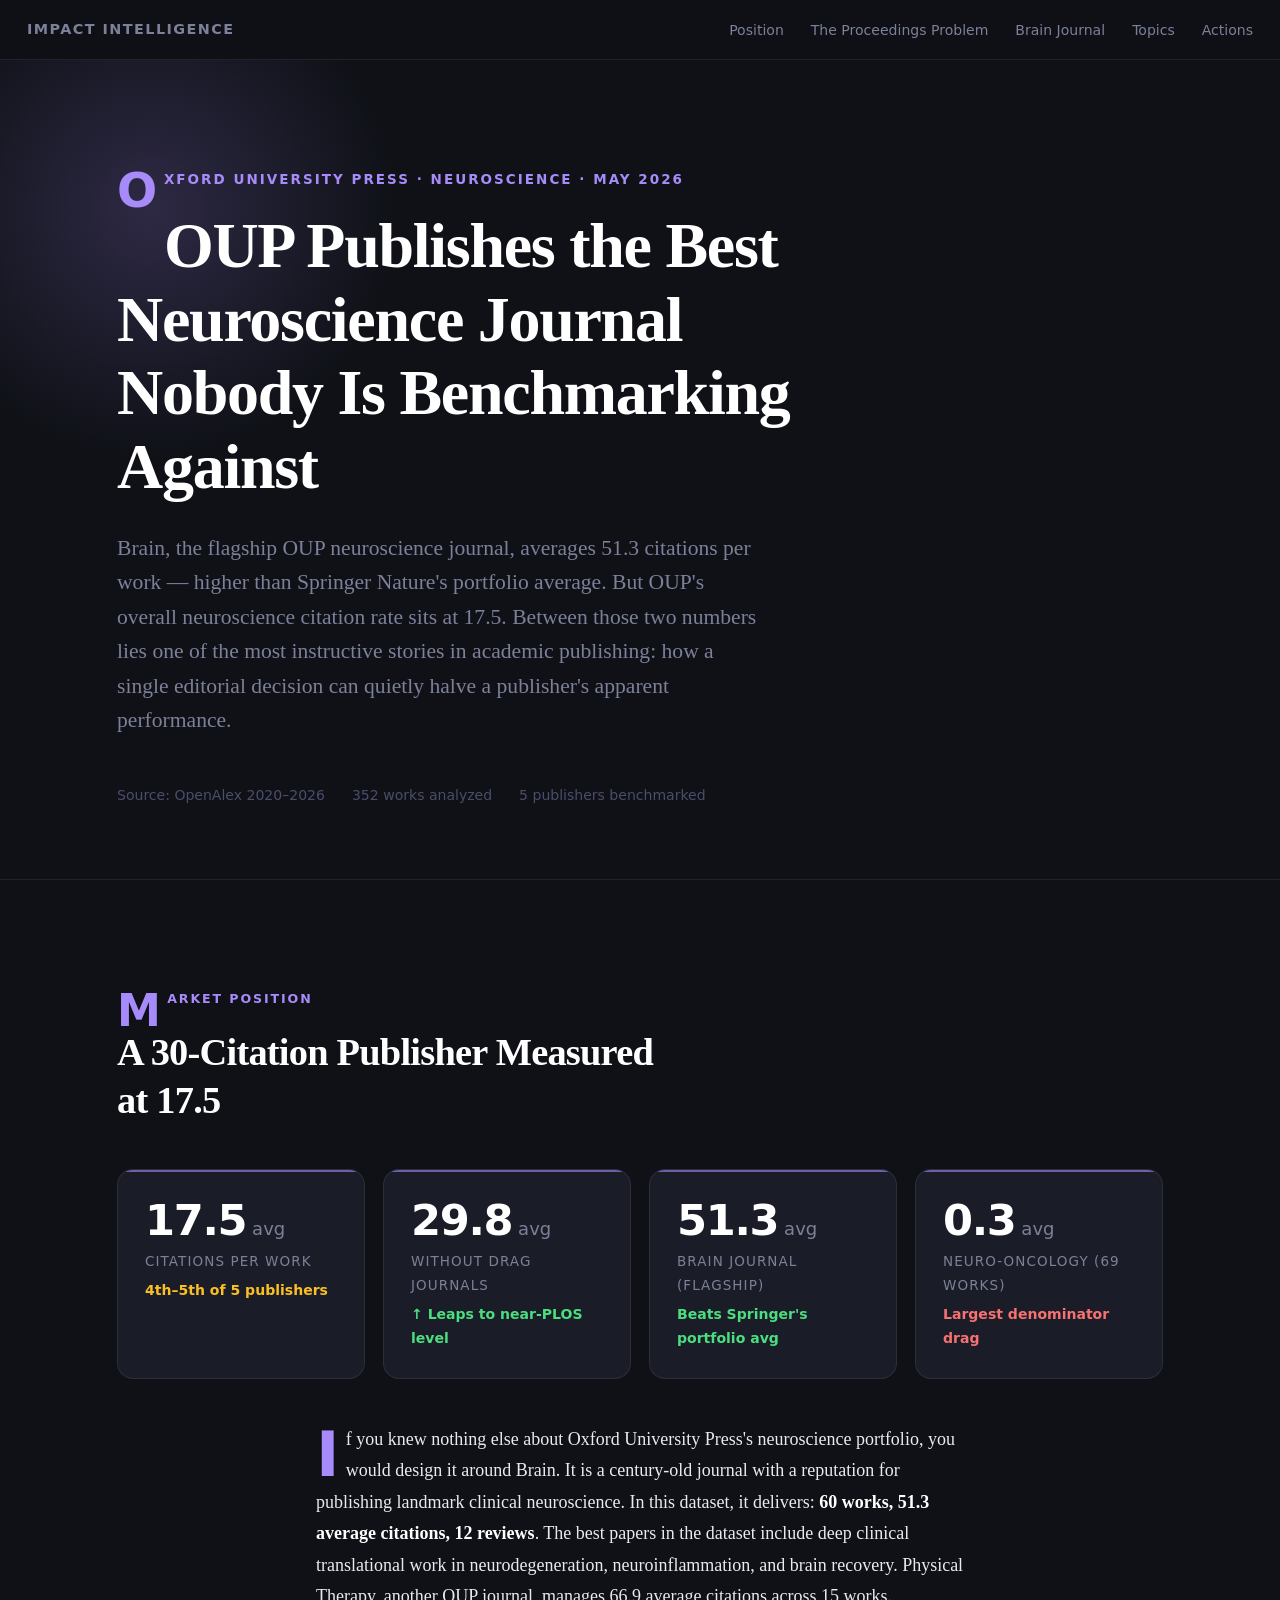
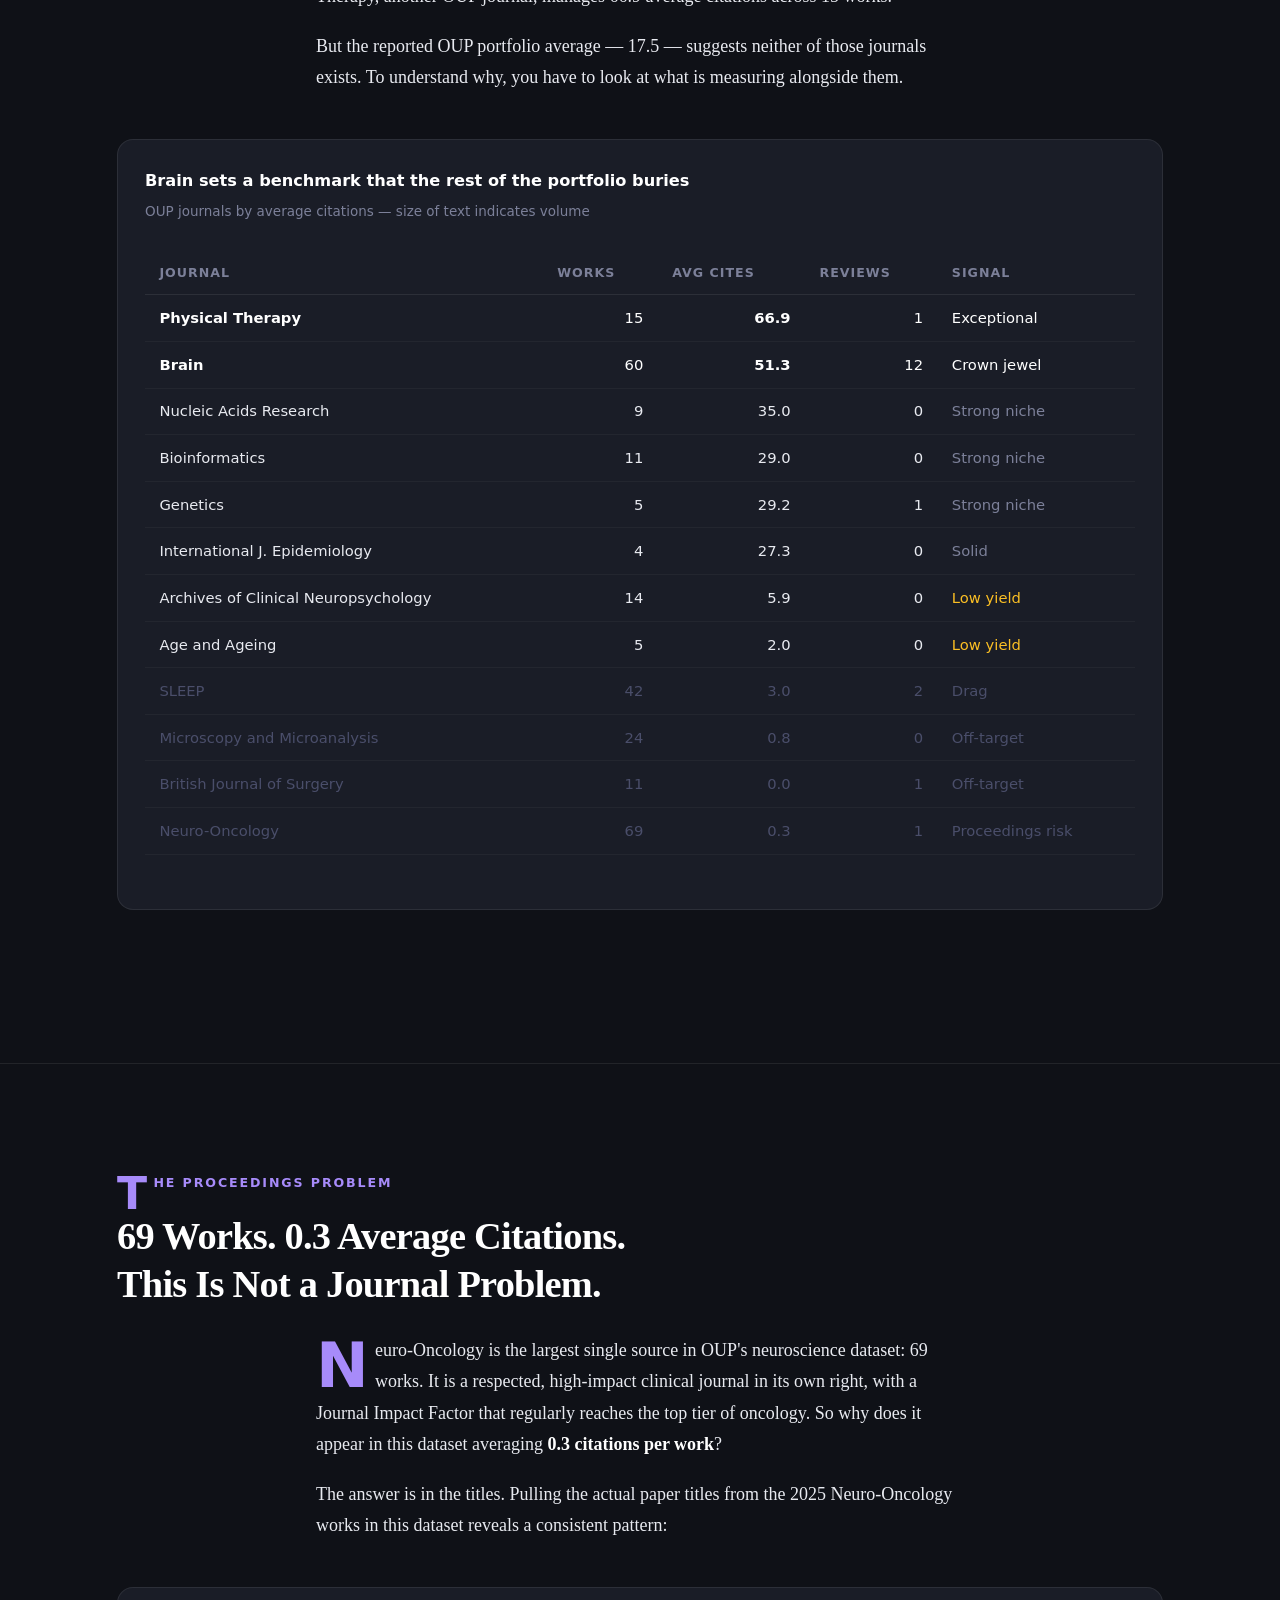
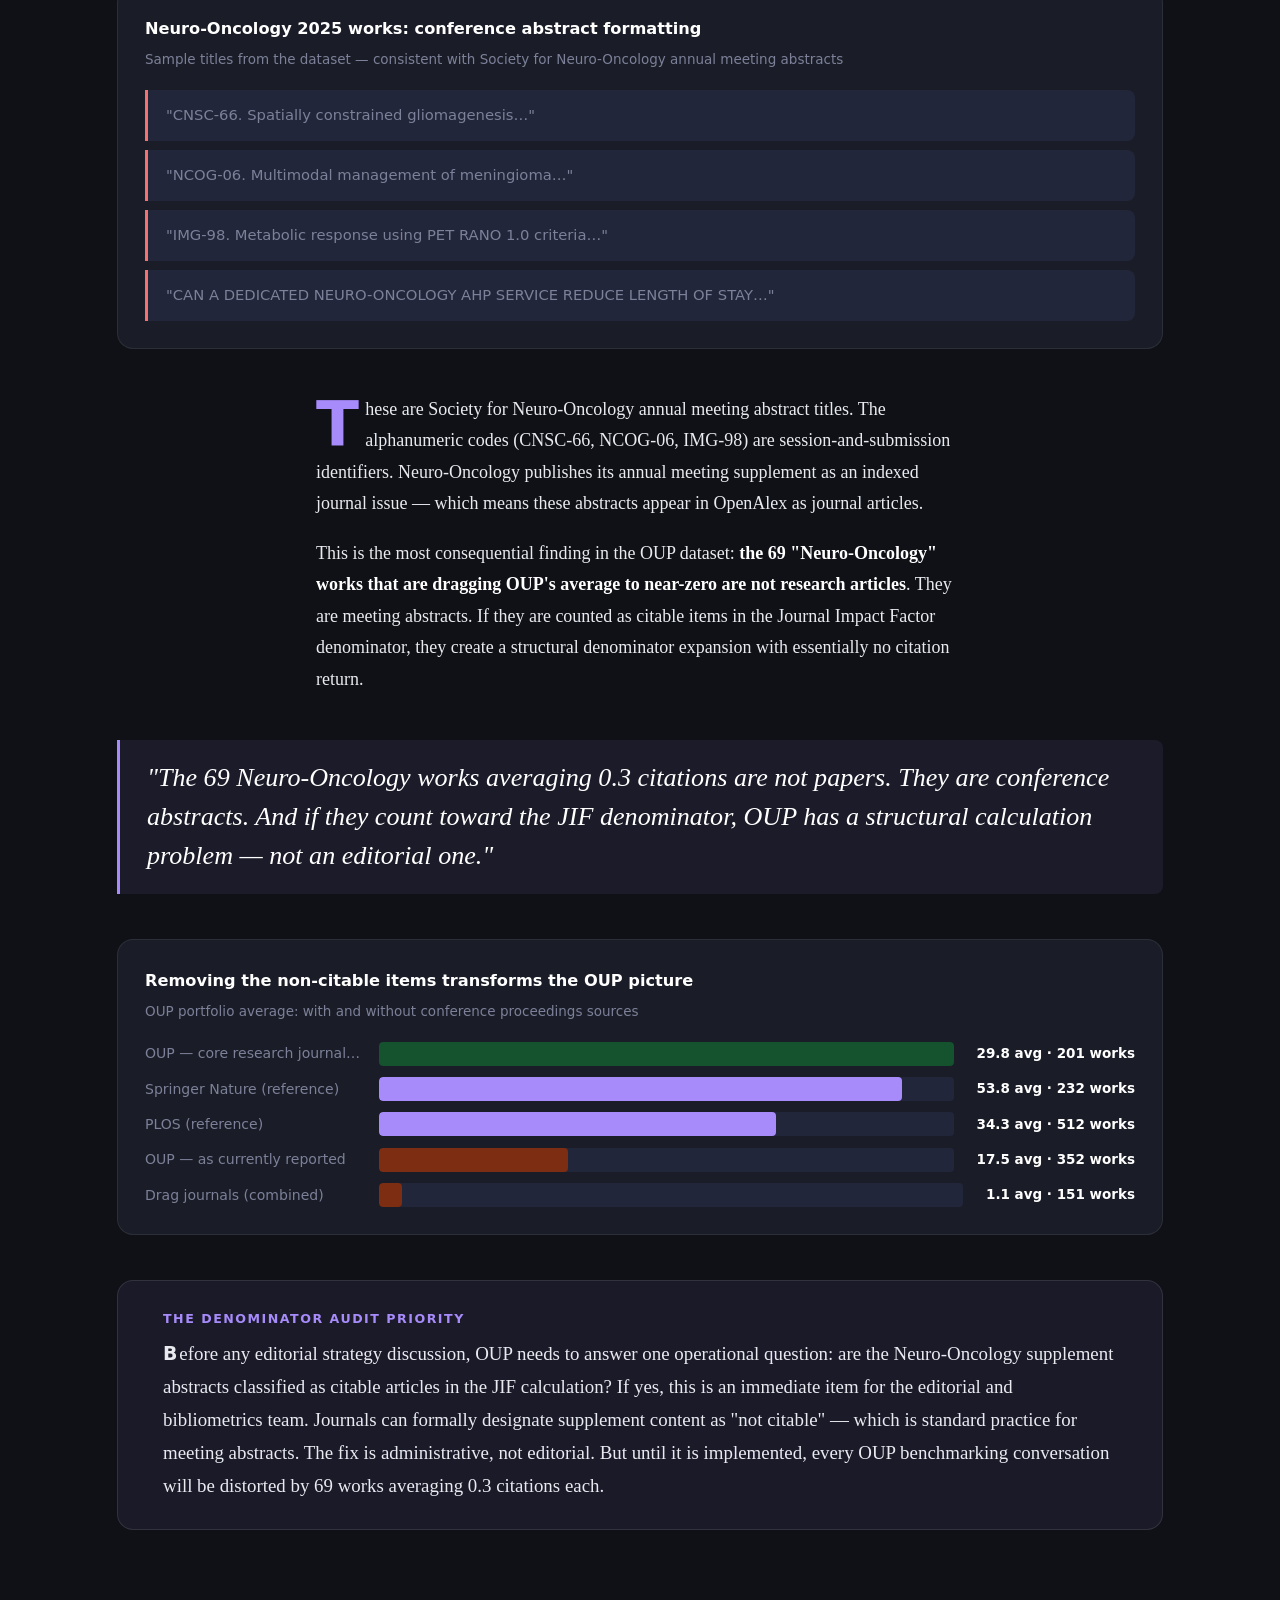
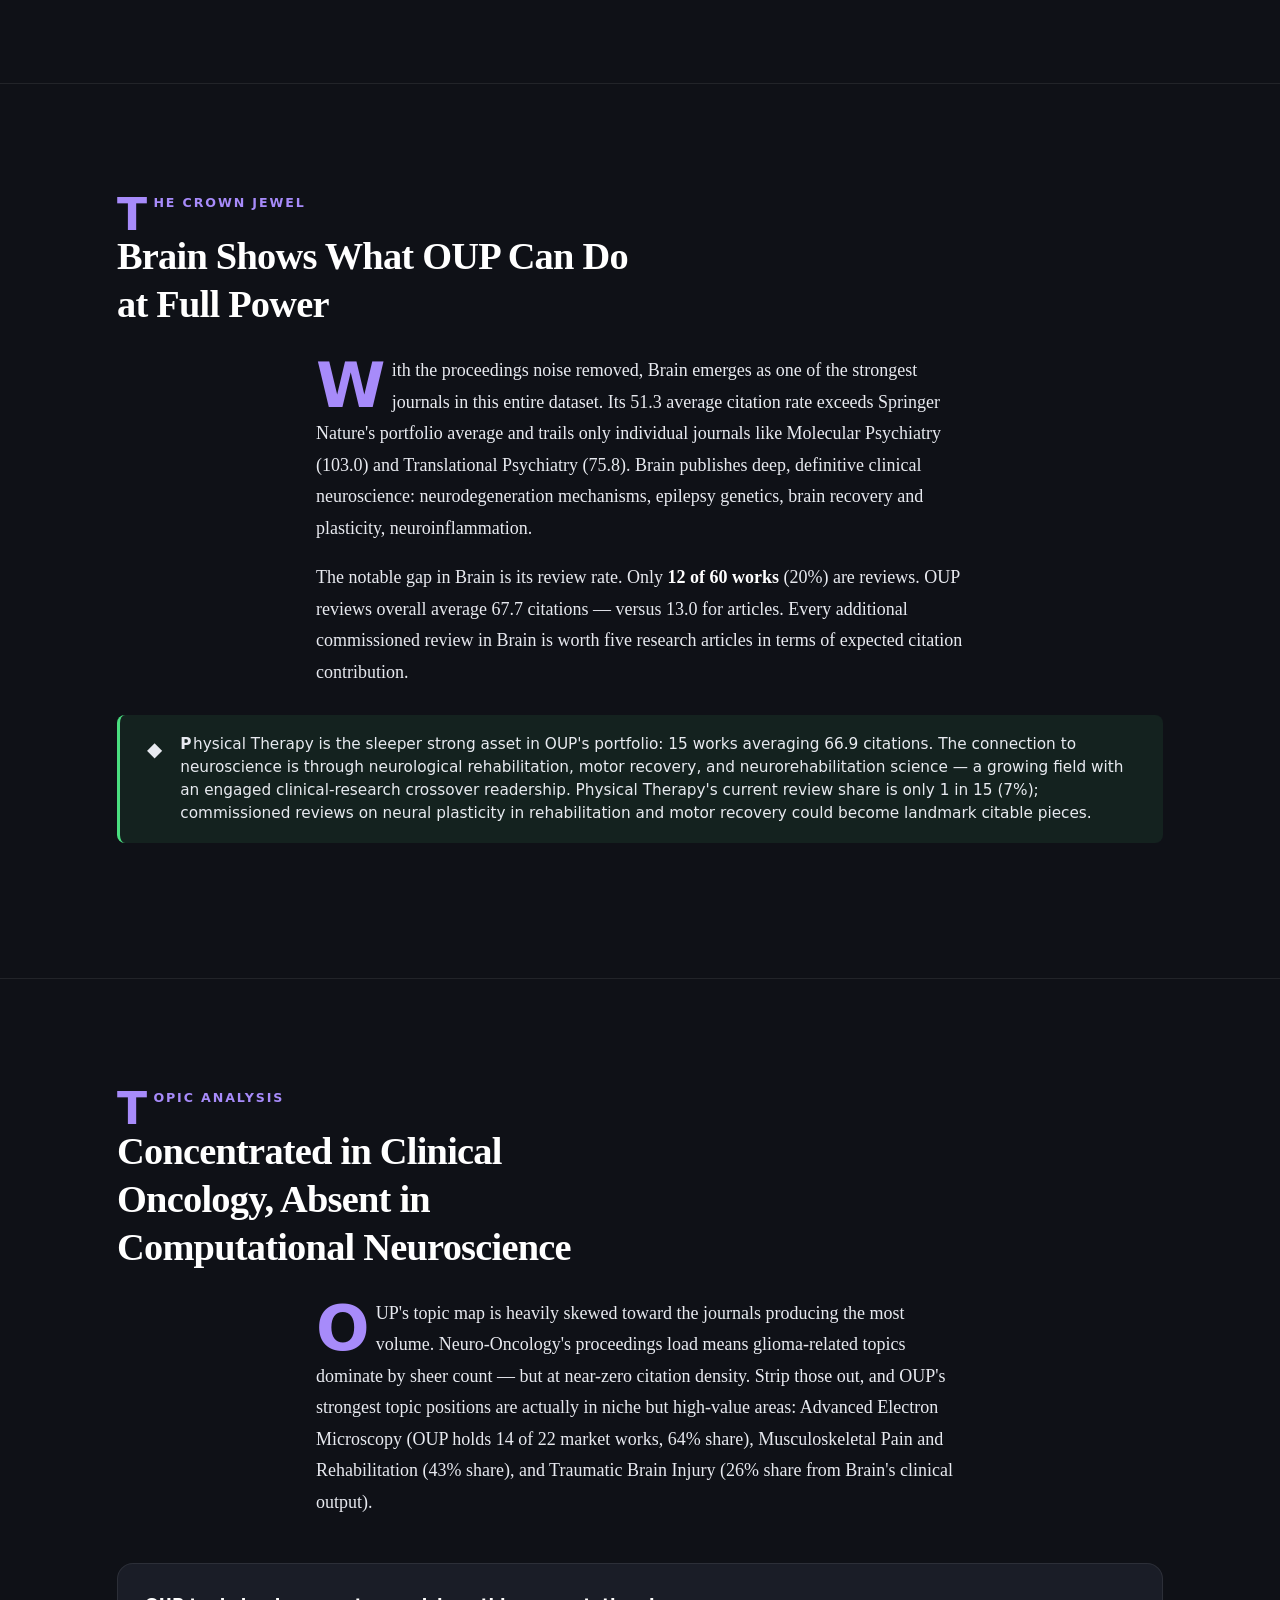
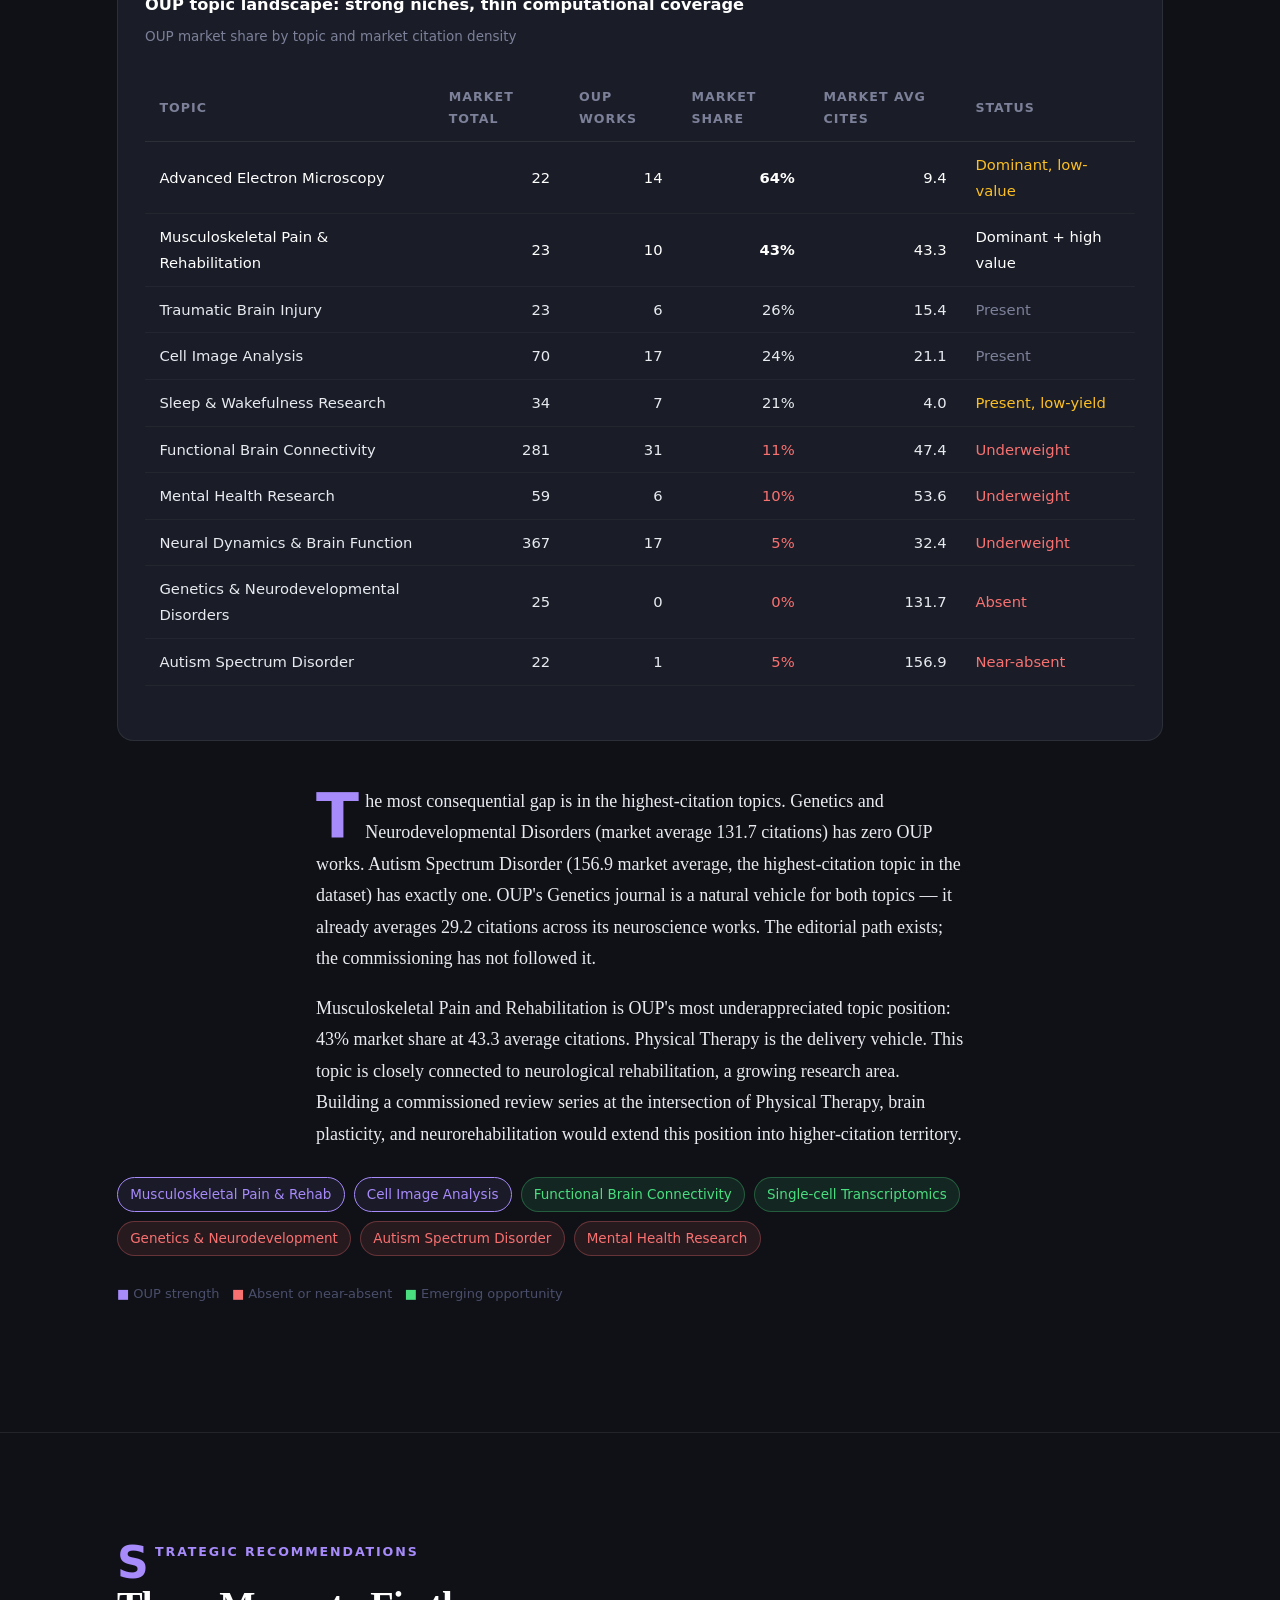
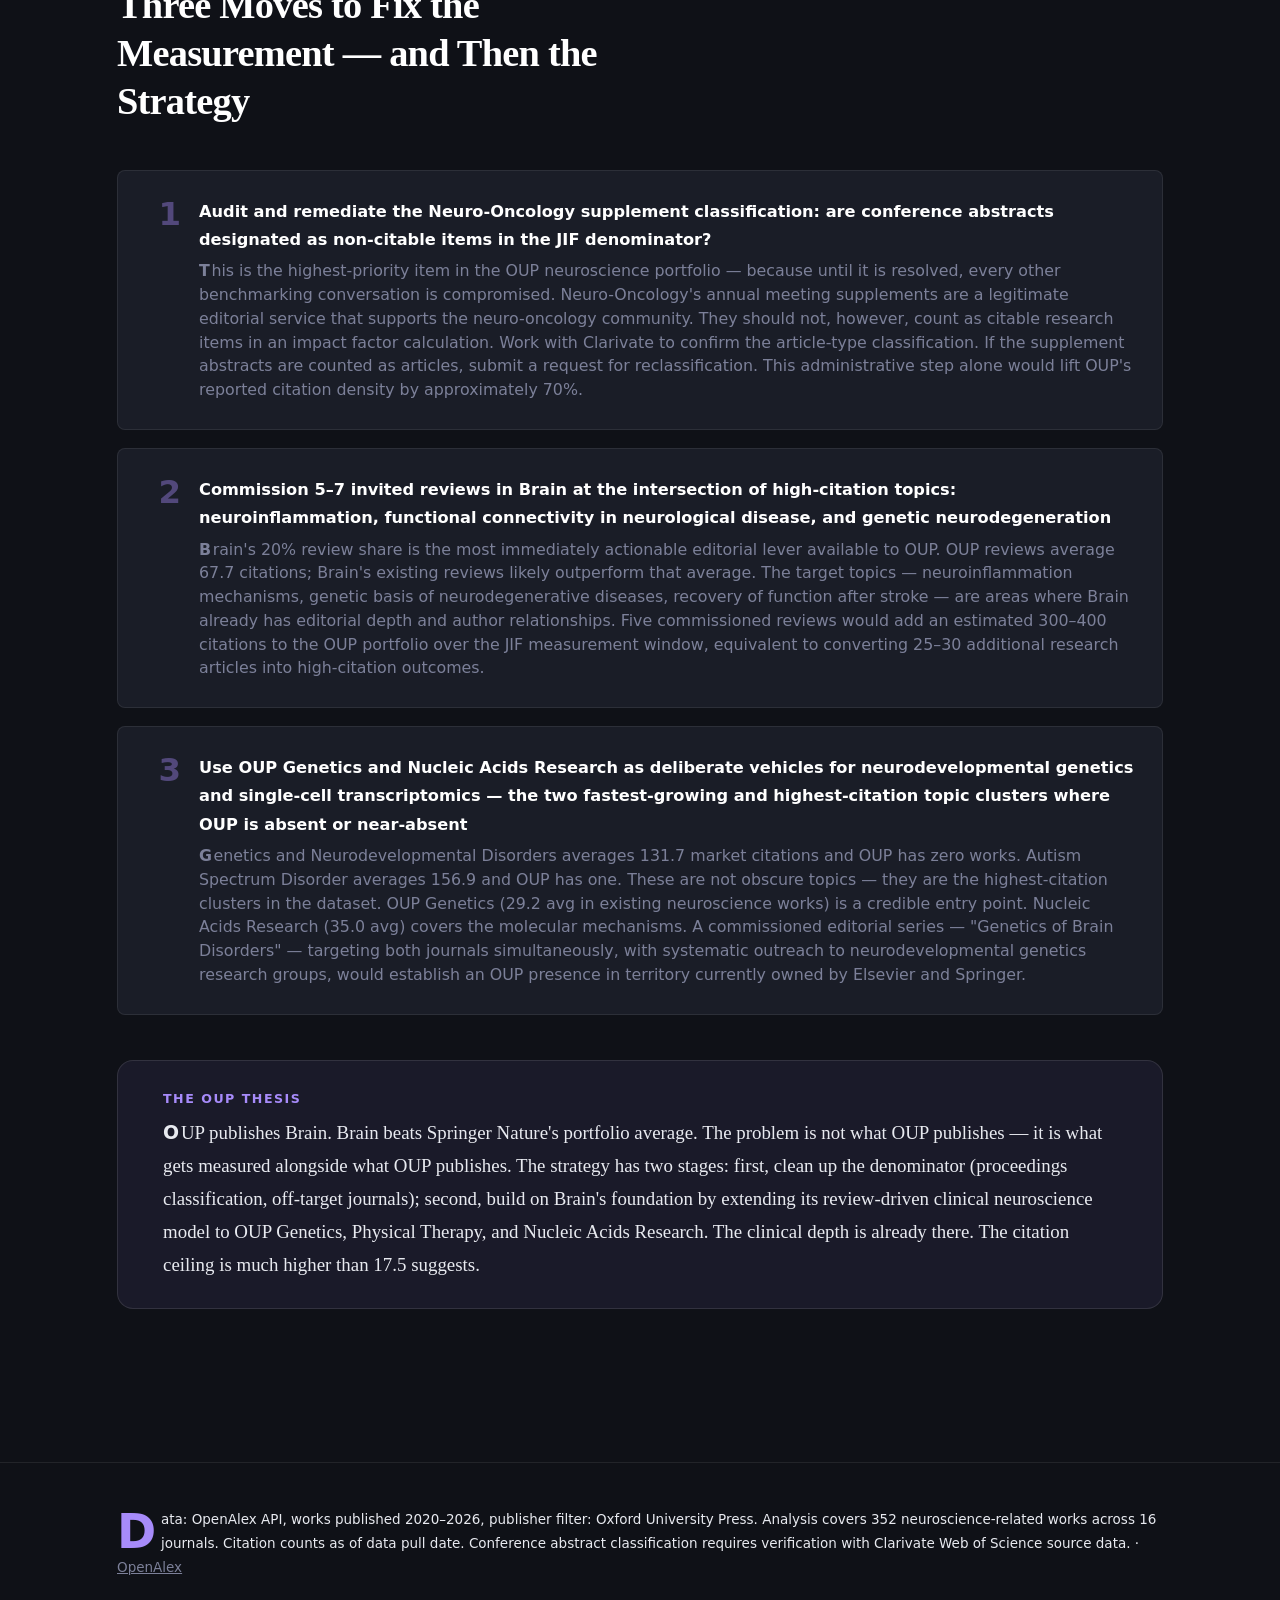
==== docs/neuroscience-oup-2026-05.html @ 74201974 "Rename reports/ to docs/" ====
<!DOCTYPE html>
<html lang="en">
<head>
<meta charset="UTF-8">
<meta name="viewport" content="width=device-width, initial-scale=1.0">
<title>Oxford University Press · Neuroscience Impact Report · May 2026</title>
<link rel="stylesheet" href="style.css">
<style>
  :root {
    --accent: #a78bfa;
    --accent-muted: rgba(167,139,250,0.08);
    --accent-glow: rgba(167,139,250,0.2);
  }
</style>
</head>
<body>

<nav class="nav">
  <a class="nav-brand" href="#">Impact Intelligence</a>
  <ul class="nav-links">
    <li><a href="#position">Position</a></li>
    <li><a href="#neuro-onc">The Proceedings Problem</a></li>
    <li><a href="#brain-journal">Brain Journal</a></li>
    <li><a href="#topics">Topics</a></li>
    <li><a href="#actions">Actions</a></li>
  </ul>
</nav>

<section class="hero">
  <div class="container">
    <p class="hero-kicker fade-up">Oxford University Press · Neuroscience · May 2026</p>
    <h1 class="hero-title fade-up-2">OUP Publishes the Best Neuroscience Journal Nobody Is Benchmarking Against</h1>
    <p class="hero-deck fade-up-3">Brain, the flagship OUP neuroscience journal, averages 51.3 citations per work — higher than Springer Nature's portfolio average. But OUP's overall neuroscience citation rate sits at 17.5. Between those two numbers lies one of the most instructive stories in academic publishing: how a single editorial decision can quietly halve a publisher's apparent performance.</p>
    <div class="hero-meta fade-up-3">
      <span>Source: OpenAlex 2020–2026</span>
      <span>352 works analyzed</span>
      <span>5 publishers benchmarked</span>
    </div>
  </div>
</section>

<section id="position">
  <div class="container">
    <p class="section-label">Market Position</p>
    <h2 class="section-title">A 30-Citation Publisher Measured at 17.5</h2>

    <div class="stat-row fade-up">
      <div class="stat-card">
        <div class="stat-value">17.5<span class="stat-unit"> avg</span></div>
        <div class="stat-label">Citations per work</div>
        <div class="stat-delta warn">4th–5th of 5 publishers</div>
      </div>
      <div class="stat-card">
        <div class="stat-value">29.8<span class="stat-unit"> avg</span></div>
        <div class="stat-label">Without drag journals</div>
        <div class="stat-delta up">↑ Leaps to near-PLOS level</div>
      </div>
      <div class="stat-card">
        <div class="stat-value">51.3<span class="stat-unit"> avg</span></div>
        <div class="stat-label">Brain journal (flagship)</div>
        <div class="stat-delta up">Beats Springer's portfolio avg</div>
      </div>
      <div class="stat-card">
        <div class="stat-value">0.3<span class="stat-unit"> avg</span></div>
        <div class="stat-label">Neuro-Oncology (69 works)</div>
        <div class="stat-delta down">Largest denominator drag</div>
      </div>
    </div>

    <div class="prose">
      <p>If you knew nothing else about Oxford University Press's neuroscience portfolio, you would design it around Brain. It is a century-old journal with a reputation for publishing landmark clinical neuroscience. In this dataset, it delivers: <strong>60 works, 51.3 average citations, 12 reviews</strong>. The best papers in the dataset include deep clinical translational work in neurodegeneration, neuroinflammation, and brain recovery. Physical Therapy, another OUP journal, manages 66.9 average citations across 15 works.</p>
      <p>But the reported OUP portfolio average — 17.5 — suggests neither of those journals exists. To understand why, you have to look at what is measuring alongside them.</p>
    </div>

    <div class="chart-wrap">
      <div class="chart-headline">Brain sets a benchmark that the rest of the portfolio buries</div>
      <div class="chart-subline">OUP journals by average citations — size of text indicates volume</div>
      <table class="data-table">
        <thead>
          <tr>
            <th>Journal</th>
            <th class="num">Works</th>
            <th class="num">Avg cites</th>
            <th class="num">Reviews</th>
            <th>Signal</th>
          </tr>
        </thead>
        <tbody>
          <tr class="highlight">
            <td><strong>Physical Therapy</strong></td>
            <td class="num">15</td>
            <td class="num accent-cell">66.9</td>
            <td class="num">1</td>
            <td class="good-cell">Exceptional</td>
          </tr>
          <tr class="highlight">
            <td><strong>Brain</strong></td>
            <td class="num">60</td>
            <td class="num accent-cell">51.3</td>
            <td class="num">12</td>
            <td class="good-cell">Crown jewel</td>
          </tr>
          <tr>
            <td>Nucleic Acids Research</td>
            <td class="num">9</td>
            <td class="num">35.0</td>
            <td class="num">0</td>
            <td style="color:var(--color-text-muted)">Strong niche</td>
          </tr>
          <tr>
            <td>Bioinformatics</td>
            <td class="num">11</td>
            <td class="num">29.0</td>
            <td class="num">0</td>
            <td style="color:var(--color-text-muted)">Strong niche</td>
          </tr>
          <tr>
            <td>Genetics</td>
            <td class="num">5</td>
            <td class="num">29.2</td>
            <td class="num">1</td>
            <td style="color:var(--color-text-muted)">Strong niche</td>
          </tr>
          <tr>
            <td>International J. Epidemiology</td>
            <td class="num">4</td>
            <td class="num">27.3</td>
            <td class="num">0</td>
            <td style="color:var(--color-text-muted)">Solid</td>
          </tr>
          <tr>
            <td>Archives of Clinical Neuropsychology</td>
            <td class="num">14</td>
            <td class="num">5.9</td>
            <td class="num">0</td>
            <td style="color:#fbbf24">Low yield</td>
          </tr>
          <tr>
            <td>Age and Ageing</td>
            <td class="num">5</td>
            <td class="num">2.0</td>
            <td class="num">0</td>
            <td style="color:#fbbf24">Low yield</td>
          </tr>
          <tr class="dimmed">
            <td>SLEEP</td>
            <td class="num">42</td>
            <td class="num warn-cell">3.0</td>
            <td class="num">2</td>
            <td class="warn-cell">Drag</td>
          </tr>
          <tr class="dimmed">
            <td>Microscopy and Microanalysis</td>
            <td class="num">24</td>
            <td class="num warn-cell">0.8</td>
            <td class="num">0</td>
            <td class="warn-cell">Off-target</td>
          </tr>
          <tr class="dimmed">
            <td>British Journal of Surgery</td>
            <td class="num">11</td>
            <td class="num warn-cell">0.0</td>
            <td class="num">1</td>
            <td class="warn-cell">Off-target</td>
          </tr>
          <tr class="dimmed">
            <td>Neuro-Oncology</td>
            <td class="num">69</td>
            <td class="num warn-cell">0.3</td>
            <td class="num">1</td>
            <td class="warn-cell">Proceedings risk</td>
          </tr>
        </tbody>
      </table>
    </div>
  </div>
</section>

<section id="neuro-onc">
  <div class="container">
    <p class="section-label">The Proceedings Problem</p>
    <h2 class="section-title">69 Works. 0.3 Average Citations. This Is Not a Journal Problem.</h2>

    <div class="prose">
      <p>Neuro-Oncology is the largest single source in OUP's neuroscience dataset: 69 works. It is a respected, high-impact clinical journal in its own right, with a Journal Impact Factor that regularly reaches the top tier of oncology. So why does it appear in this dataset averaging <strong>0.3 citations per work</strong>?</p>
      <p>The answer is in the titles. Pulling the actual paper titles from the 2025 Neuro-Oncology works in this dataset reveals a consistent pattern:</p>
    </div>

    <div class="chart-wrap">
      <div class="chart-headline">Neuro-Oncology 2025 works: conference abstract formatting</div>
      <div class="chart-subline">Sample titles from the dataset — consistent with Society for Neuro-Oncology annual meeting abstracts</div>
      <div style="display:flex;flex-direction:column;gap:0.5rem;margin-top:0.5rem">
        <div style="background:var(--color-surface-2);border-left:3px solid #f87171;padding:0.7rem 1rem;border-radius:0 var(--radius) var(--radius) 0;font-family:var(--font-ui);font-size:0.82rem;color:var(--color-text-muted);">
          "CNSC-66. Spatially constrained gliomagenesis…"
        </div>
        <div style="background:var(--color-surface-2);border-left:3px solid #f87171;padding:0.7rem 1rem;border-radius:0 var(--radius) var(--radius) 0;font-family:var(--font-ui);font-size:0.82rem;color:var(--color-text-muted);">
          "NCOG-06. Multimodal management of meningioma…"
        </div>
        <div style="background:var(--color-surface-2);border-left:3px solid #f87171;padding:0.7rem 1rem;border-radius:0 var(--radius) var(--radius) 0;font-family:var(--font-ui);font-size:0.82rem;color:var(--color-text-muted);">
          "IMG-98. Metabolic response using PET RANO 1.0 criteria…"
        </div>
        <div style="background:var(--color-surface-2);border-left:3px solid #f87171;padding:0.7rem 1rem;border-radius:0 var(--radius) var(--radius) 0;font-family:var(--font-ui);font-size:0.82rem;color:var(--color-text-muted);">
          "CAN A DEDICATED NEURO-ONCOLOGY AHP SERVICE REDUCE LENGTH OF STAY…"
        </div>
      </div>
    </div>

    <div class="prose">
      <p>These are Society for Neuro-Oncology annual meeting abstract titles. The alphanumeric codes (CNSC-66, NCOG-06, IMG-98) are session-and-submission identifiers. Neuro-Oncology publishes its annual meeting supplement as an indexed journal issue — which means these abstracts appear in OpenAlex as journal articles.</p>
      <p>This is the most consequential finding in the OUP dataset: <strong>the 69 "Neuro-Oncology" works that are dragging OUP's average to near-zero are not research articles</strong>. They are meeting abstracts. If they are counted as citable items in the Journal Impact Factor denominator, they create a structural denominator expansion with essentially no citation return.</p>
    </div>

    <div class="pull-quote">"The 69 Neuro-Oncology works averaging 0.3 citations are not papers. They are conference abstracts. And if they count toward the JIF denominator, OUP has a structural calculation problem — not an editorial one."</div>

    <div class="chart-wrap">
      <div class="chart-headline">Removing the non-citable items transforms the OUP picture</div>
      <div class="chart-subline">OUP portfolio average: with and without conference proceedings sources</div>
      <div class="bar-chart">
        <div class="bar-row">
          <div class="bar-label">OUP — core research journals only</div>
          <div class="bar-track"><div class="bar-fill good" style="width:100%"></div></div>
          <div class="bar-value">29.8 avg · 201 works</div>
        </div>
        <div class="bar-row">
          <div class="bar-label">Springer Nature (reference)</div>
          <div class="bar-track"><div class="bar-fill" style="width:91%"></div></div>
          <div class="bar-value">53.8 avg · 232 works</div>
        </div>
        <div class="bar-row">
          <div class="bar-label">PLOS (reference)</div>
          <div class="bar-track"><div class="bar-fill" style="width:69%"></div></div>
          <div class="bar-value">34.3 avg · 512 works</div>
        </div>
        <div class="bar-row">
          <div class="bar-label">OUP — as currently reported</div>
          <div class="bar-track"><div class="bar-fill warn" style="width:33%"></div></div>
          <div class="bar-value">17.5 avg · 352 works</div>
        </div>
        <div class="bar-row">
          <div class="bar-label">Drag journals (combined)</div>
          <div class="bar-track"><div class="bar-fill warn" style="width:4%"></div></div>
          <div class="bar-value">1.1 avg · 151 works</div>
        </div>
      </div>
    </div>

    <div class="insight-box">
      <div class="insight-box-title">The Denominator Audit Priority</div>
      <p>Before any editorial strategy discussion, OUP needs to answer one operational question: are the Neuro-Oncology supplement abstracts classified as citable articles in the JIF calculation? If yes, this is an immediate item for the editorial and bibliometrics team. Journals can formally designate supplement content as "not citable" — which is standard practice for meeting abstracts. The fix is administrative, not editorial. But until it is implemented, every OUP benchmarking conversation will be distorted by 69 works averaging 0.3 citations each.</p>
    </div>
  </div>
</section>

<section id="brain-journal">
  <div class="container">
    <p class="section-label">The Crown Jewel</p>
    <h2 class="section-title">Brain Shows What OUP Can Do at Full Power</h2>

    <div class="prose">
      <p>With the proceedings noise removed, Brain emerges as one of the strongest journals in this entire dataset. Its 51.3 average citation rate exceeds Springer Nature's portfolio average and trails only individual journals like Molecular Psychiatry (103.0) and Translational Psychiatry (75.8). Brain publishes deep, definitive clinical neuroscience: neurodegeneration mechanisms, epilepsy genetics, brain recovery and plasticity, neuroinflammation.</p>
      <p>The notable gap in Brain is its review rate. Only <strong>12 of 60 works</strong> (20%) are reviews. OUP reviews overall average 67.7 citations — versus 13.0 for articles. Every additional commissioned review in Brain is worth five research articles in terms of expected citation contribution.</p>
    </div>

    <div class="callout success">
      <span class="callout-icon">◆</span>
      <p>Physical Therapy is the sleeper strong asset in OUP's portfolio: 15 works averaging 66.9 citations. The connection to neuroscience is through neurological rehabilitation, motor recovery, and neurorehabilitation science — a growing field with an engaged clinical-research crossover readership. Physical Therapy's current review share is only 1 in 15 (7%); commissioned reviews on neural plasticity in rehabilitation and motor recovery could become landmark citable pieces.</p>
    </div>
  </div>
</section>

<section id="topics">
  <div class="container">
    <p class="section-label">Topic Analysis</p>
    <h2 class="section-title">Concentrated in Clinical Oncology, Absent in Computational Neuroscience</h2>

    <div class="prose">
      <p>OUP's topic map is heavily skewed toward the journals producing the most volume. Neuro-Oncology's proceedings load means glioma-related topics dominate by sheer count — but at near-zero citation density. Strip those out, and OUP's strongest topic positions are actually in niche but high-value areas: Advanced Electron Microscopy (OUP holds 14 of 22 market works, 64% share), Musculoskeletal Pain and Rehabilitation (43% share), and Traumatic Brain Injury (26% share from Brain's clinical output).</p>
    </div>

    <div class="chart-wrap">
      <div class="chart-headline">OUP topic landscape: strong niches, thin computational coverage</div>
      <div class="chart-subline">OUP market share by topic and market citation density</div>
      <table class="data-table">
        <thead>
          <tr>
            <th>Topic</th>
            <th class="num">Market total</th>
            <th class="num">OUP works</th>
            <th class="num">Market share</th>
            <th class="num">Market avg cites</th>
            <th>Status</th>
          </tr>
        </thead>
        <tbody>
          <tr class="highlight">
            <td>Advanced Electron Microscopy</td>
            <td class="num">22</td>
            <td class="num">14</td>
            <td class="num accent-cell">64%</td>
            <td class="num">9.4</td>
            <td style="color:#fbbf24">Dominant, low-value</td>
          </tr>
          <tr class="highlight">
            <td>Musculoskeletal Pain &amp; Rehabilitation</td>
            <td class="num">23</td>
            <td class="num">10</td>
            <td class="num accent-cell">43%</td>
            <td class="num">43.3</td>
            <td class="good-cell">Dominant + high value</td>
          </tr>
          <tr>
            <td>Traumatic Brain Injury</td>
            <td class="num">23</td>
            <td class="num">6</td>
            <td class="num">26%</td>
            <td class="num">15.4</td>
            <td style="color:var(--color-text-muted)">Present</td>
          </tr>
          <tr>
            <td>Cell Image Analysis</td>
            <td class="num">70</td>
            <td class="num">17</td>
            <td class="num">24%</td>
            <td class="num">21.1</td>
            <td style="color:var(--color-text-muted)">Present</td>
          </tr>
          <tr>
            <td>Sleep &amp; Wakefulness Research</td>
            <td class="num">34</td>
            <td class="num">7</td>
            <td class="num">21%</td>
            <td class="num">4.0</td>
            <td style="color:#fbbf24">Present, low-yield</td>
          </tr>
          <tr>
            <td>Functional Brain Connectivity</td>
            <td class="num">281</td>
            <td class="num">31</td>
            <td class="num warn-cell">11%</td>
            <td class="num">47.4</td>
            <td class="warn-cell">Underweight</td>
          </tr>
          <tr>
            <td>Mental Health Research</td>
            <td class="num">59</td>
            <td class="num">6</td>
            <td class="num warn-cell">10%</td>
            <td class="num">53.6</td>
            <td class="warn-cell">Underweight</td>
          </tr>
          <tr>
            <td>Neural Dynamics &amp; Brain Function</td>
            <td class="num">367</td>
            <td class="num">17</td>
            <td class="num warn-cell">5%</td>
            <td class="num">32.4</td>
            <td class="warn-cell">Underweight</td>
          </tr>
          <tr>
            <td>Genetics &amp; Neurodevelopmental Disorders</td>
            <td class="num">25</td>
            <td class="num">0</td>
            <td class="num warn-cell">0%</td>
            <td class="num">131.7</td>
            <td class="warn-cell">Absent</td>
          </tr>
          <tr>
            <td>Autism Spectrum Disorder</td>
            <td class="num">22</td>
            <td class="num">1</td>
            <td class="num warn-cell">5%</td>
            <td class="num">156.9</td>
            <td class="warn-cell">Near-absent</td>
          </tr>
        </tbody>
      </table>
    </div>

    <div class="prose">
      <p>The most consequential gap is in the highest-citation topics. Genetics and Neurodevelopmental Disorders (market average 131.7 citations) has zero OUP works. Autism Spectrum Disorder (156.9 market average, the highest-citation topic in the dataset) has exactly one. OUP's Genetics journal is a natural vehicle for both topics — it already averages 29.2 citations across its neuroscience works. The editorial path exists; the commissioning has not followed it.</p>
      <p>Musculoskeletal Pain and Rehabilitation is OUP's most underappreciated topic position: 43% market share at 43.3 average citations. Physical Therapy is the delivery vehicle. This topic is closely connected to neurological rehabilitation, a growing research area. Building a commissioned review series at the intersection of Physical Therapy, brain plasticity, and neurorehabilitation would extend this position into higher-citation territory.</p>
    </div>

    <div class="bubble-grid">
      <div class="topic-bubble owned">Musculoskeletal Pain &amp; Rehab <span class="tip">OUP: 43% share · 43.3 mkt avg cites — via Physical Therapy</span></div>
      <div class="topic-bubble owned">Cell Image Analysis <span class="tip">OUP: 24% share — Microscopy &amp; Microanalysis</span></div>
      <div class="topic-bubble opportunity">Functional Brain Connectivity <span class="tip">47.4 mkt avg cites · OUP only 11% · high growth topic</span></div>
      <div class="topic-bubble opportunity">Single-cell Transcriptomics <span class="tip">4× market growth · Nucleic Acids Research is the OUP vehicle</span></div>
      <div class="topic-bubble missing">Genetics &amp; Neurodevelopment <span class="tip">0 OUP works · 131.7 mkt avg cites — OUP Genetics journal exists</span></div>
      <div class="topic-bubble missing">Autism Spectrum Disorder <span class="tip">1 OUP work · 156.9 mkt avg cites — highest-citation topic</span></div>
      <div class="topic-bubble missing">Mental Health Research <span class="tip">6/59 works · 53.6 mkt avg cites — major gap</span></div>
    </div>
    <p style="font-family:var(--font-ui);font-size:0.72rem;color:var(--color-text-dim);margin-top:0.5rem">
      <span style="color:var(--accent)">■</span> OUP strength &nbsp;
      <span style="color:#f87171">■</span> Absent or near-absent &nbsp;
      <span style="color:#4ade80">■</span> Emerging opportunity
    </p>
  </div>
</section>

<section id="actions">
  <div class="container">
    <p class="section-label">Strategic Recommendations</p>
    <h2 class="section-title">Three Moves to Fix the Measurement — and Then the Strategy</h2>

    <ul class="action-list">
      <li class="action-item">
        <div class="action-num">1</div>
        <div class="action-text">
          <strong>Audit and remediate the Neuro-Oncology supplement classification: are conference abstracts designated as non-citable items in the JIF denominator?</strong>
          <p>This is the highest-priority item in the OUP neuroscience portfolio — because until it is resolved, every other benchmarking conversation is compromised. Neuro-Oncology's annual meeting supplements are a legitimate editorial service that supports the neuro-oncology community. They should not, however, count as citable research items in an impact factor calculation. Work with Clarivate to confirm the article-type classification. If the supplement abstracts are counted as articles, submit a request for reclassification. This administrative step alone would lift OUP's reported citation density by approximately 70%.</p>
        </div>
      </li>
      <li class="action-item">
        <div class="action-num">2</div>
        <div class="action-text">
          <strong>Commission 5–7 invited reviews in Brain at the intersection of high-citation topics: neuroinflammation, functional connectivity in neurological disease, and genetic neurodegeneration</strong>
          <p>Brain's 20% review share is the most immediately actionable editorial lever available to OUP. OUP reviews average 67.7 citations; Brain's existing reviews likely outperform that average. The target topics — neuroinflammation mechanisms, genetic basis of neurodegenerative diseases, recovery of function after stroke — are areas where Brain already has editorial depth and author relationships. Five commissioned reviews would add an estimated 300–400 citations to the OUP portfolio over the JIF measurement window, equivalent to converting 25–30 additional research articles into high-citation outcomes.</p>
        </div>
      </li>
      <li class="action-item">
        <div class="action-num">3</div>
        <div class="action-text">
          <strong>Use OUP Genetics and Nucleic Acids Research as deliberate vehicles for neurodevelopmental genetics and single-cell transcriptomics — the two fastest-growing and highest-citation topic clusters where OUP is absent or near-absent</strong>
          <p>Genetics and Neurodevelopmental Disorders averages 131.7 market citations and OUP has zero works. Autism Spectrum Disorder averages 156.9 and OUP has one. These are not obscure topics — they are the highest-citation clusters in the dataset. OUP Genetics (29.2 avg in existing neuroscience works) is a credible entry point. Nucleic Acids Research (35.0 avg) covers the molecular mechanisms. A commissioned editorial series — "Genetics of Brain Disorders" — targeting both journals simultaneously, with systematic outreach to neurodevelopmental genetics research groups, would establish an OUP presence in territory currently owned by Elsevier and Springer.</p>
        </div>
      </li>
    </ul>

    <div class="insight-box" style="margin-top:var(--space-lg)">
      <div class="insight-box-title">The OUP Thesis</div>
      <p>OUP publishes Brain. Brain beats Springer Nature's portfolio average. The problem is not what OUP publishes — it is what gets measured alongside what OUP publishes. The strategy has two stages: first, clean up the denominator (proceedings classification, off-target journals); second, build on Brain's foundation by extending its review-driven clinical neuroscience model to OUP Genetics, Physical Therapy, and Nucleic Acids Research. The clinical depth is already there. The citation ceiling is much higher than 17.5 suggests.</p>
    </div>
  </div>
</section>

<footer class="report-footer">
  <div class="container">
    <p>Data: OpenAlex API, works published 2020–2026, publisher filter: Oxford University Press. Analysis covers 352 neuroscience-related works across 16 journals. Citation counts as of data pull date. Conference abstract classification requires verification with Clarivate Web of Science source data. · <a href="https://openalex.org">OpenAlex</a></p>
  </div>
</footer>

</body>
</html>
---- docs/style.css ----
/* Publisher Impact Factor — Shared Design System */
/* Used by all neuroscience publisher reports (2026-05) */

:root {
  --color-bg: #0f1117;
  --color-surface: #1a1d27;
  --color-surface-2: #22263a;
  --color-border: rgba(255,255,255,0.08);
  --color-text: #e8eaf0;
  --color-text-muted: #7c8099;
  --color-text-dim: #4a4e6a;

  /* Publisher accent — overridden per report */
  --accent: #6c8ef7;
  --accent-muted: rgba(108,142,247,0.12);
  --accent-glow: rgba(108,142,247,0.25);

  --font-body: 'Georgia', 'Times New Roman', serif;
  --font-ui: -apple-system, BlinkMacSystemFont, 'Segoe UI', system-ui, sans-serif;
  --font-mono: 'SF Mono', 'Cascadia Code', 'Fira Code', monospace;

  --space-xs: 0.5rem;
  --space-sm: 1rem;
  --space-md: 1.5rem;
  --space-lg: 2.5rem;
  --space-xl: 4rem;
  --space-2xl: 6rem;

  --radius: 8px;
  --radius-lg: 16px;
  --max-prose: 72ch;
  --max-wide: 1100px;
}

/* ── Reset ── */
*, *::before, *::after { box-sizing: border-box; margin: 0; padding: 0; }
html { scroll-behavior: smooth; font-size: 18px; }
body {
  background: var(--color-bg);
  color: var(--color-text);
  font-family: var(--font-body);
  line-height: 1.75;
  -webkit-font-smoothing: antialiased;
}

/* ── Layout ── */
.container {
  max-width: var(--max-wide);
  margin: 0 auto;
  padding: 0 var(--space-md);
}
.prose {
  max-width: var(--max-prose);
  margin-left: auto;
  margin-right: auto;
}

/* ── Navigation ── */
.nav {
  position: sticky;
  top: 0;
  z-index: 100;
  background: rgba(15,17,23,0.92);
  backdrop-filter: blur(12px);
  border-bottom: 1px solid var(--color-border);
  padding: 0.75rem var(--space-md);
  display: flex;
  align-items: center;
  gap: var(--space-md);
}
.nav-brand {
  font-family: var(--font-ui);
  font-size: 0.8rem;
  font-weight: 600;
  color: var(--color-text-muted);
  text-transform: uppercase;
  letter-spacing: 0.1em;
  text-decoration: none;
}
.nav-links {
  display: flex;
  gap: var(--space-md);
  list-style: none;
  margin-left: auto;
}
.nav-links a {
  font-family: var(--font-ui);
  font-size: 0.78rem;
  color: var(--color-text-muted);
  text-decoration: none;
  transition: color 0.2s;
}
.nav-links a:hover { color: var(--accent); }

/* ── Hero ── */
.hero {
  padding: var(--space-2xl) 0 var(--space-xl);
  border-bottom: 1px solid var(--color-border);
  position: relative;
  overflow: hidden;
}
.hero::before {
  content: '';
  position: absolute;
  top: -100px; left: -100px;
  width: 500px; height: 500px;
  background: radial-gradient(circle, var(--accent-glow) 0%, transparent 70%);
  pointer-events: none;
}
.hero-kicker {
  font-family: var(--font-ui);
  font-size: 0.75rem;
  font-weight: 700;
  text-transform: uppercase;
  letter-spacing: 0.15em;
  color: var(--accent);
  margin-bottom: var(--space-sm);
}
.hero-title {
  font-size: clamp(2.2rem, 5vw, 3.8rem);
  font-weight: 700;
  line-height: 1.15;
  letter-spacing: -0.02em;
  color: #fff;
  margin-bottom: var(--space-md);
  max-width: 22ch;
}
.hero-deck {
  font-size: 1.2rem;
  color: var(--color-text-muted);
  max-width: 60ch;
  line-height: 1.6;
  margin-bottom: var(--space-lg);
}
.hero-meta {
  font-family: var(--font-ui);
  font-size: 0.78rem;
  color: var(--color-text-dim);
  display: flex;
  gap: var(--space-md);
  flex-wrap: wrap;
}
.hero-meta span { display: flex; align-items: center; gap: 0.4em; }

/* ── Stat Cards ── */
.stat-row {
  display: grid;
  grid-template-columns: repeat(auto-fit, minmax(180px, 1fr));
  gap: var(--space-sm);
  margin: var(--space-lg) 0;
}
.stat-card {
  background: var(--color-surface);
  border: 1px solid var(--color-border);
  border-radius: var(--radius-lg);
  padding: var(--space-md) var(--space-md);
  position: relative;
  overflow: hidden;
  transition: border-color 0.2s;
}
.stat-card::after {
  content: '';
  position: absolute;
  top: 0; left: 0; right: 0;
  height: 2px;
  background: var(--accent);
  opacity: 0.6;
}
.stat-card:hover { border-color: var(--accent-glow); }
.stat-value {
  font-size: 2.4rem;
  font-weight: 700;
  font-family: var(--font-ui);
  color: #fff;
  line-height: 1.1;
  letter-spacing: -0.03em;
}
.stat-unit {
  font-size: 1rem;
  font-weight: 400;
  color: var(--color-text-muted);
  letter-spacing: 0;
}
.stat-label {
  font-family: var(--font-ui);
  font-size: 0.75rem;
  color: var(--color-text-muted);
  text-transform: uppercase;
  letter-spacing: 0.08em;
  margin-top: 0.4em;
}
.stat-delta {
  font-family: var(--font-ui);
  font-size: 0.78rem;
  margin-top: 0.3em;
  font-weight: 600;
}
.stat-delta.up { color: #4ade80; }
.stat-delta.down { color: #f87171; }
.stat-delta.warn { color: #fbbf24; }

/* ── Sections ── */
section {
  padding: var(--space-2xl) 0;
  border-bottom: 1px solid var(--color-border);
}
section:last-of-type { border-bottom: none; }

.section-label {
  font-family: var(--font-ui);
  font-size: 0.7rem;
  font-weight: 700;
  text-transform: uppercase;
  letter-spacing: 0.15em;
  color: var(--accent);
  margin-bottom: var(--space-sm);
}
.section-title {
  font-size: clamp(1.6rem, 3vw, 2.4rem);
  font-weight: 700;
  color: #fff;
  line-height: 1.25;
  letter-spacing: -0.02em;
  margin-bottom: var(--space-md);
  max-width: 28ch;
}

/* ── Prose ── */
p {
  margin-bottom: var(--space-sm);
  color: var(--color-text);
}
p:first-of-type::first-letter {
  font-size: 3.5em;
  font-weight: 700;
  float: left;
  line-height: 0.8;
  margin: 0.1em 0.1em 0 0;
  color: var(--accent);
  font-family: var(--font-ui);
}
.no-dropcap p:first-of-type::first-letter { font-size: inherit; float: none; color: inherit; }
strong { color: #fff; font-weight: 600; }

/* ── Pull Quote ── */
.pull-quote {
  font-size: 1.45rem;
  font-style: italic;
  color: #fff;
  border-left: 3px solid var(--accent);
  padding: var(--space-sm) var(--space-md);
  margin: var(--space-lg) 0;
  line-height: 1.5;
  background: var(--accent-muted);
  border-radius: 0 var(--radius) var(--radius) 0;
}

/* ── Charts ── */
.chart-wrap {
  background: var(--color-surface);
  border: 1px solid var(--color-border);
  border-radius: var(--radius-lg);
  padding: var(--space-md);
  margin: var(--space-lg) 0;
}
.chart-headline {
  font-family: var(--font-ui);
  font-size: 0.9rem;
  font-weight: 600;
  color: #fff;
  margin-bottom: 0.3em;
}
.chart-subline {
  font-family: var(--font-ui);
  font-size: 0.75rem;
  color: var(--color-text-muted);
  margin-bottom: var(--space-sm);
}
.chart-container { position: relative; }

/* ── Bar Chart (pure CSS) ── */
.bar-chart { display: flex; flex-direction: column; gap: 0.6rem; }
.bar-row { display: flex; align-items: center; gap: 0.75rem; }
.bar-label {
  font-family: var(--font-ui);
  font-size: 0.78rem;
  color: var(--color-text-muted);
  width: 220px;
  flex-shrink: 0;
  white-space: nowrap;
  overflow: hidden;
  text-overflow: ellipsis;
}
.bar-track {
  flex: 1;
  height: 24px;
  background: var(--color-surface-2);
  border-radius: 4px;
  overflow: hidden;
  position: relative;
}
.bar-fill {
  height: 100%;
  background: var(--accent);
  border-radius: 4px;
  transition: width 0.8s cubic-bezier(0.4,0,0.2,1);
  display: flex;
  align-items: center;
  padding-left: 0.5rem;
}
.bar-fill.dim { background: var(--color-surface-2); border: 1px solid var(--color-border); }
.bar-fill.warn { background: #7c2d12; }
.bar-fill.good { background: #14532d; }
.bar-value {
  font-family: var(--font-ui);
  font-size: 0.75rem;
  font-weight: 600;
  color: #fff;
  margin-left: 0.5rem;
  white-space: nowrap;
  flex-shrink: 0;
}

/* ── Comparison Table ── */
.data-table {
  width: 100%;
  border-collapse: collapse;
  font-family: var(--font-ui);
  font-size: 0.82rem;
  margin: var(--space-md) 0;
}
.data-table th {
  text-align: left;
  padding: 0.6rem 0.8rem;
  color: var(--color-text-muted);
  font-size: 0.7rem;
  text-transform: uppercase;
  letter-spacing: 0.08em;
  border-bottom: 1px solid var(--color-border);
  font-weight: 600;
}
.data-table td {
  padding: 0.55rem 0.8rem;
  border-bottom: 1px solid rgba(255,255,255,0.04);
  color: var(--color-text);
}
.data-table tr:hover td { background: var(--color-surface-2); }
.data-table .highlight td { color: #fff; }
.data-table .dimmed td { color: var(--color-text-dim); }
.data-table .accent-cell { color: var(--accent); font-weight: 600; }
.data-table .warn-cell { color: #f87171; }
.data-table .good-cell { color: #4ade80; }
.num { text-align: right; font-variant-numeric: tabular-nums; }

/* ── Two-col layout ── */
.two-col {
  display: grid;
  grid-template-columns: 1fr 1fr;
  gap: var(--space-md);
  margin: var(--space-lg) 0;
}
@media (max-width: 700px) { .two-col { grid-template-columns: 1fr; } }

/* ── Insight Box ── */
.insight-box {
  background: var(--accent-muted);
  border: 1px solid rgba(255,255,255,0.1);
  border-radius: var(--radius-lg);
  padding: var(--space-md) var(--space-lg);
  margin: var(--space-lg) 0;
}
.insight-box-title {
  font-family: var(--font-ui);
  font-size: 0.7rem;
  font-weight: 700;
  text-transform: uppercase;
  letter-spacing: 0.12em;
  color: var(--accent);
  margin-bottom: 0.5em;
}
.insight-box p {
  font-size: 1.05rem;
  margin-bottom: 0;
}
.insight-box p::first-letter { font-size: inherit; float: none; color: inherit; }

/* ── Action Items ── */
.action-list {
  list-style: none;
  display: flex;
  flex-direction: column;
  gap: var(--space-sm);
  margin: var(--space-lg) 0;
}
.action-item {
  display: flex;
  gap: var(--space-sm);
  background: var(--color-surface);
  border: 1px solid var(--color-border);
  border-radius: var(--radius);
  padding: var(--space-md);
  transition: border-color 0.2s;
}
.action-item:hover { border-color: var(--accent); }
.action-num {
  font-family: var(--font-ui);
  font-size: 1.8rem;
  font-weight: 700;
  color: var(--accent);
  opacity: 0.4;
  line-height: 1;
  flex-shrink: 0;
  width: 2rem;
  text-align: right;
}
.action-text {
  flex: 1;
}
.action-text strong {
  display: block;
  font-family: var(--font-ui);
  font-size: 0.9rem;
  margin-bottom: 0.3em;
}
.action-text p {
  font-size: 0.88rem;
  color: var(--color-text-muted);
  margin: 0;
  font-family: var(--font-ui);
  line-height: 1.5;
}
.action-text p::first-letter { font-size: inherit; float: none; color: inherit; }

/* ── Bubble / Scatter ── */
.bubble-grid {
  display: flex;
  flex-wrap: wrap;
  gap: 0.5rem;
  margin: var(--space-md) 0;
}
.topic-bubble {
  font-family: var(--font-ui);
  font-size: 0.75rem;
  padding: 0.35em 0.9em;
  border-radius: 100px;
  border: 1px solid var(--color-border);
  color: var(--color-text-muted);
  cursor: default;
  transition: all 0.2s;
  position: relative;
}
.topic-bubble:hover { transform: translateY(-2px); }
.topic-bubble.owned { background: var(--accent-muted); border-color: var(--accent); color: var(--accent); }
.topic-bubble.missing { background: rgba(248,113,113,0.1); border-color: rgba(248,113,113,0.3); color: #f87171; }
.topic-bubble.opportunity { background: rgba(74,222,128,0.1); border-color: rgba(74,222,128,0.3); color: #4ade80; }
.topic-bubble .tip {
  display: none;
  position: absolute;
  bottom: calc(100% + 8px);
  left: 50%;
  transform: translateX(-50%);
  background: #1a1d27;
  border: 1px solid var(--color-border);
  border-radius: var(--radius);
  padding: 0.5rem 0.75rem;
  font-size: 0.72rem;
  color: #fff;
  white-space: nowrap;
  z-index: 10;
  box-shadow: 0 8px 24px rgba(0,0,0,0.4);
}
.topic-bubble:hover .tip { display: block; }

/* ── Callout ── */
.callout {
  display: flex;
  gap: var(--space-sm);
  padding: var(--space-sm) var(--space-md);
  border-radius: var(--radius);
  margin: var(--space-md) 0;
  font-family: var(--font-ui);
  font-size: 0.85rem;
  line-height: 1.5;
}
.callout p { margin: 0; font-family: var(--font-ui); font-size: 0.85rem; }
.callout p::first-letter { font-size: inherit; float: none; color: inherit; }
.callout.warn { background: rgba(251,191,36,0.08); border-left: 3px solid #fbbf24; }
.callout.danger { background: rgba(248,113,113,0.08); border-left: 3px solid #f87171; }
.callout.success { background: rgba(74,222,128,0.08); border-left: 3px solid #4ade80; }
.callout.info { background: var(--accent-muted); border-left: 3px solid var(--accent); }
.callout-icon { font-size: 1.1rem; flex-shrink: 0; margin-top: 0.1em; }

/* ── Footer ── */
.report-footer {
  padding: var(--space-lg) 0 var(--space-2xl);
  border-top: 1px solid var(--color-border);
  font-family: var(--font-ui);
  font-size: 0.75rem;
  color: var(--color-text-dim);
}
.report-footer a { color: var(--color-text-muted); }

/* ── Animations ── */
@keyframes fadeUp {
  from { opacity: 0; transform: translateY(20px); }
  to   { opacity: 1; transform: translateY(0); }
}
.fade-up { animation: fadeUp 0.6s ease both; }
.fade-up-2 { animation: fadeUp 0.6s 0.15s ease both; }
.fade-up-3 { animation: fadeUp 0.6s 0.3s ease both; }
@media (prefers-reduced-motion: reduce) {
  .fade-up, .fade-up-2, .fade-up-3 { animation: none; }
}

/* ── Tooltip ── */
.has-tip { position: relative; text-decoration: underline; text-decoration-style: dotted; cursor: help; }
.has-tip .tip { display: none; }
.has-tip:hover .tip {
  display: block;
  position: absolute;
  bottom: calc(100% + 6px);
  left: 0;
  min-width: 220px;
  background: var(--color-surface);
  border: 1px solid var(--color-border);
  border-radius: var(--radius);
  padding: 0.6rem 0.9rem;
  font-family: var(--font-ui);
  font-size: 0.75rem;
  color: var(--color-text);
  z-index: 50;
  box-shadow: 0 8px 32px rgba(0,0,0,0.5);
  font-style: normal;
  text-decoration: none;
}

/* ── Waterfall / Timeline ── */
.timeline {
  display: flex;
  flex-direction: column;
  gap: var(--space-sm);
  margin: var(--space-md) 0;
}
.timeline-row {
  display: grid;
  grid-template-columns: 4rem 1fr;
  gap: var(--space-sm);
  align-items: start;
}
.timeline-year {
  font-family: var(--font-ui);
  font-size: 0.75rem;
  font-weight: 700;
  color: var(--color-text-muted);
  padding-top: 0.2em;
  text-align: right;
}
.timeline-bar-wrap {
  display: flex;
  flex-direction: column;
  gap: 3px;
}

/* ── Scrollbar ── */
::-webkit-scrollbar { width: 6px; }
::-webkit-scrollbar-track { background: transparent; }
::-webkit-scrollbar-thumb { background: var(--color-border); border-radius: 3px; }
::-webkit-scrollbar-thumb:hover { background: var(--color-text-dim); }

/* ── Responsive ── */
@media (max-width: 600px) {
  html { font-size: 16px; }
  .stat-row { grid-template-columns: 1fr 1fr; }
  .bar-label { width: 120px; font-size: 0.72rem; }
  .nav-links { display: none; }
}
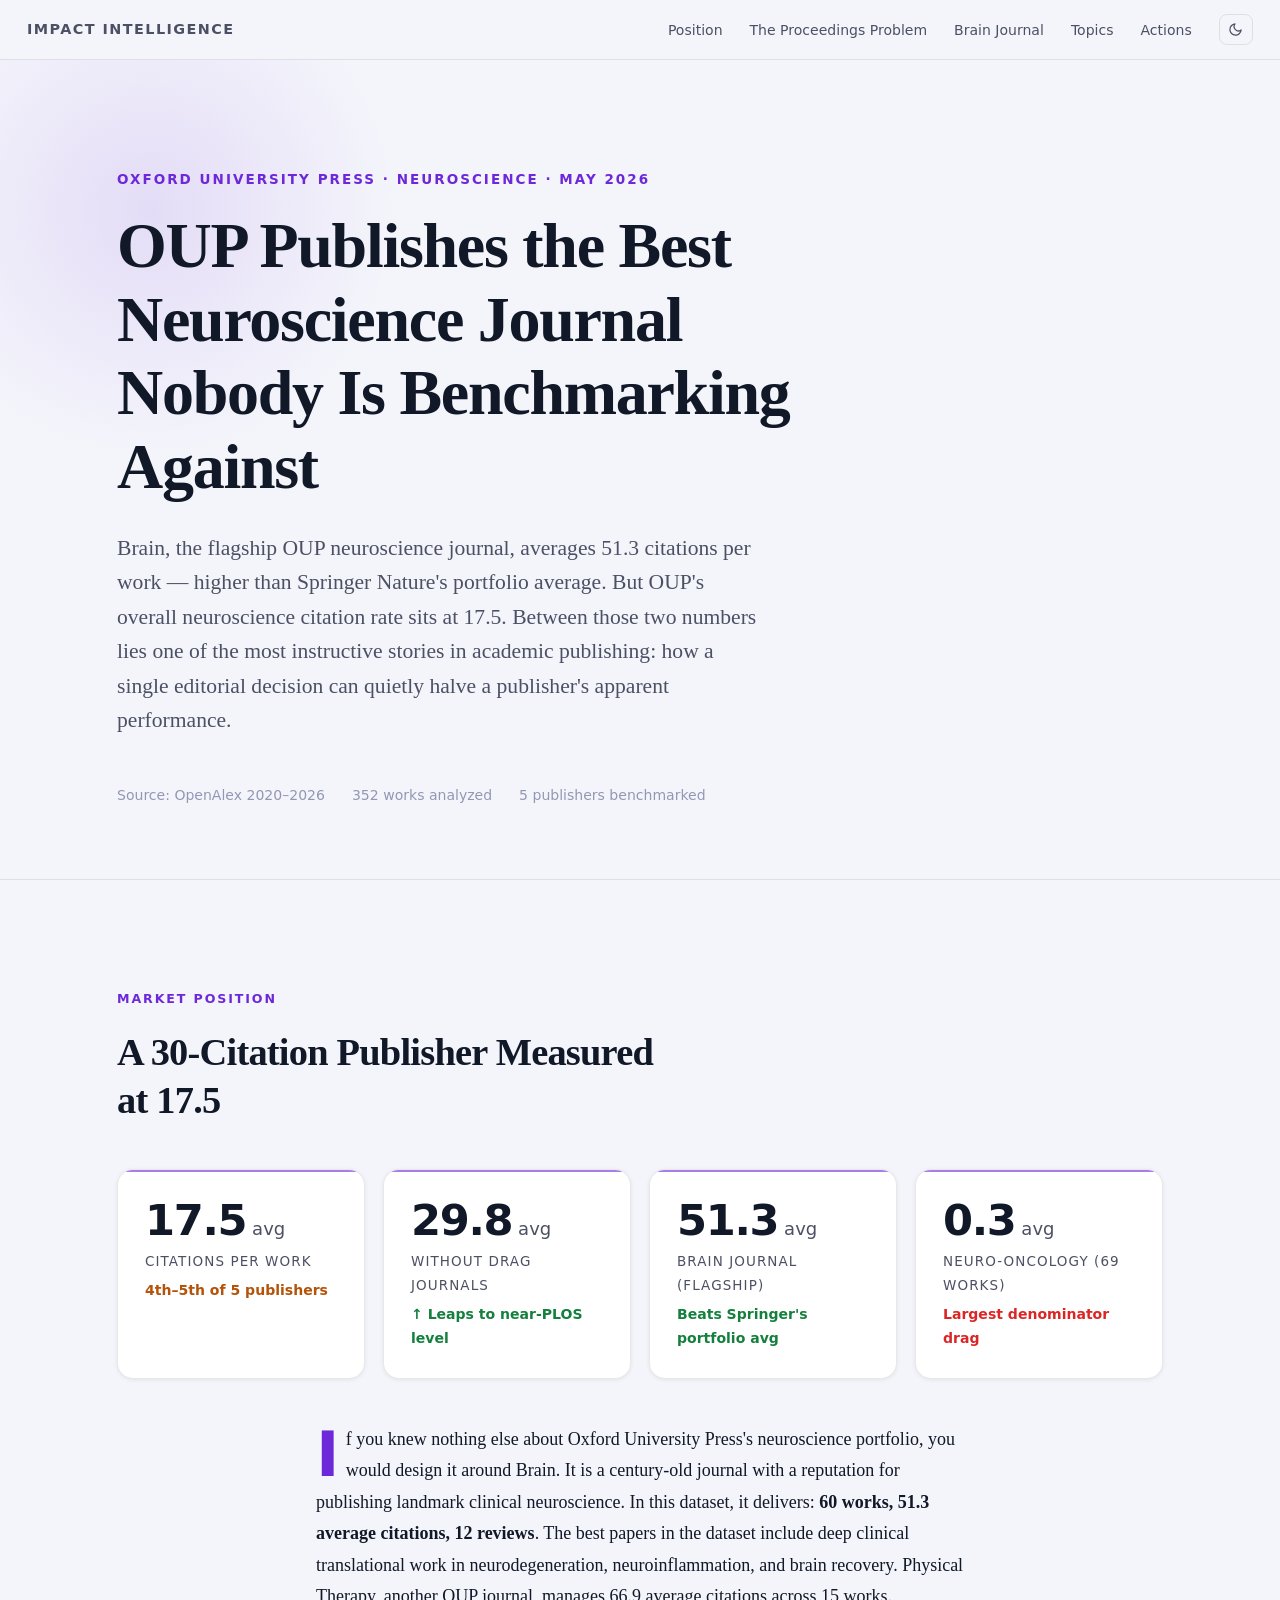
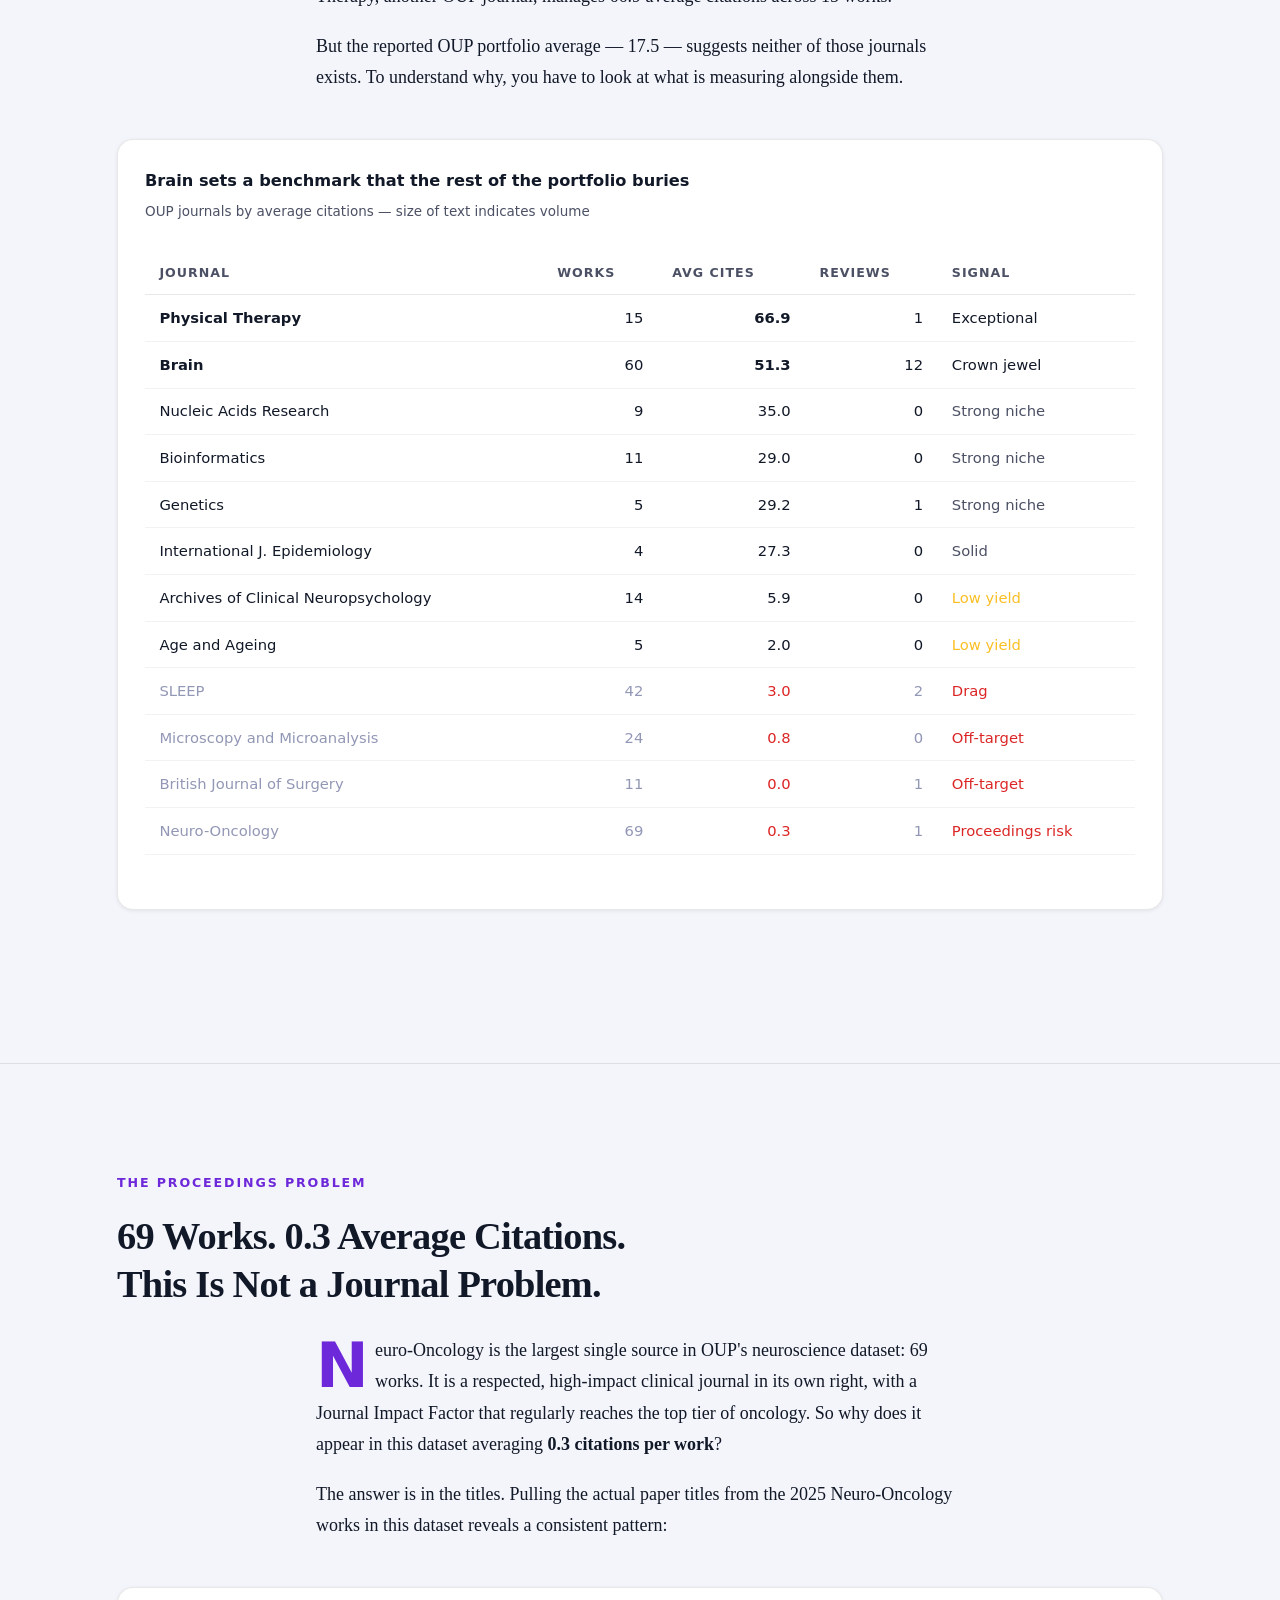
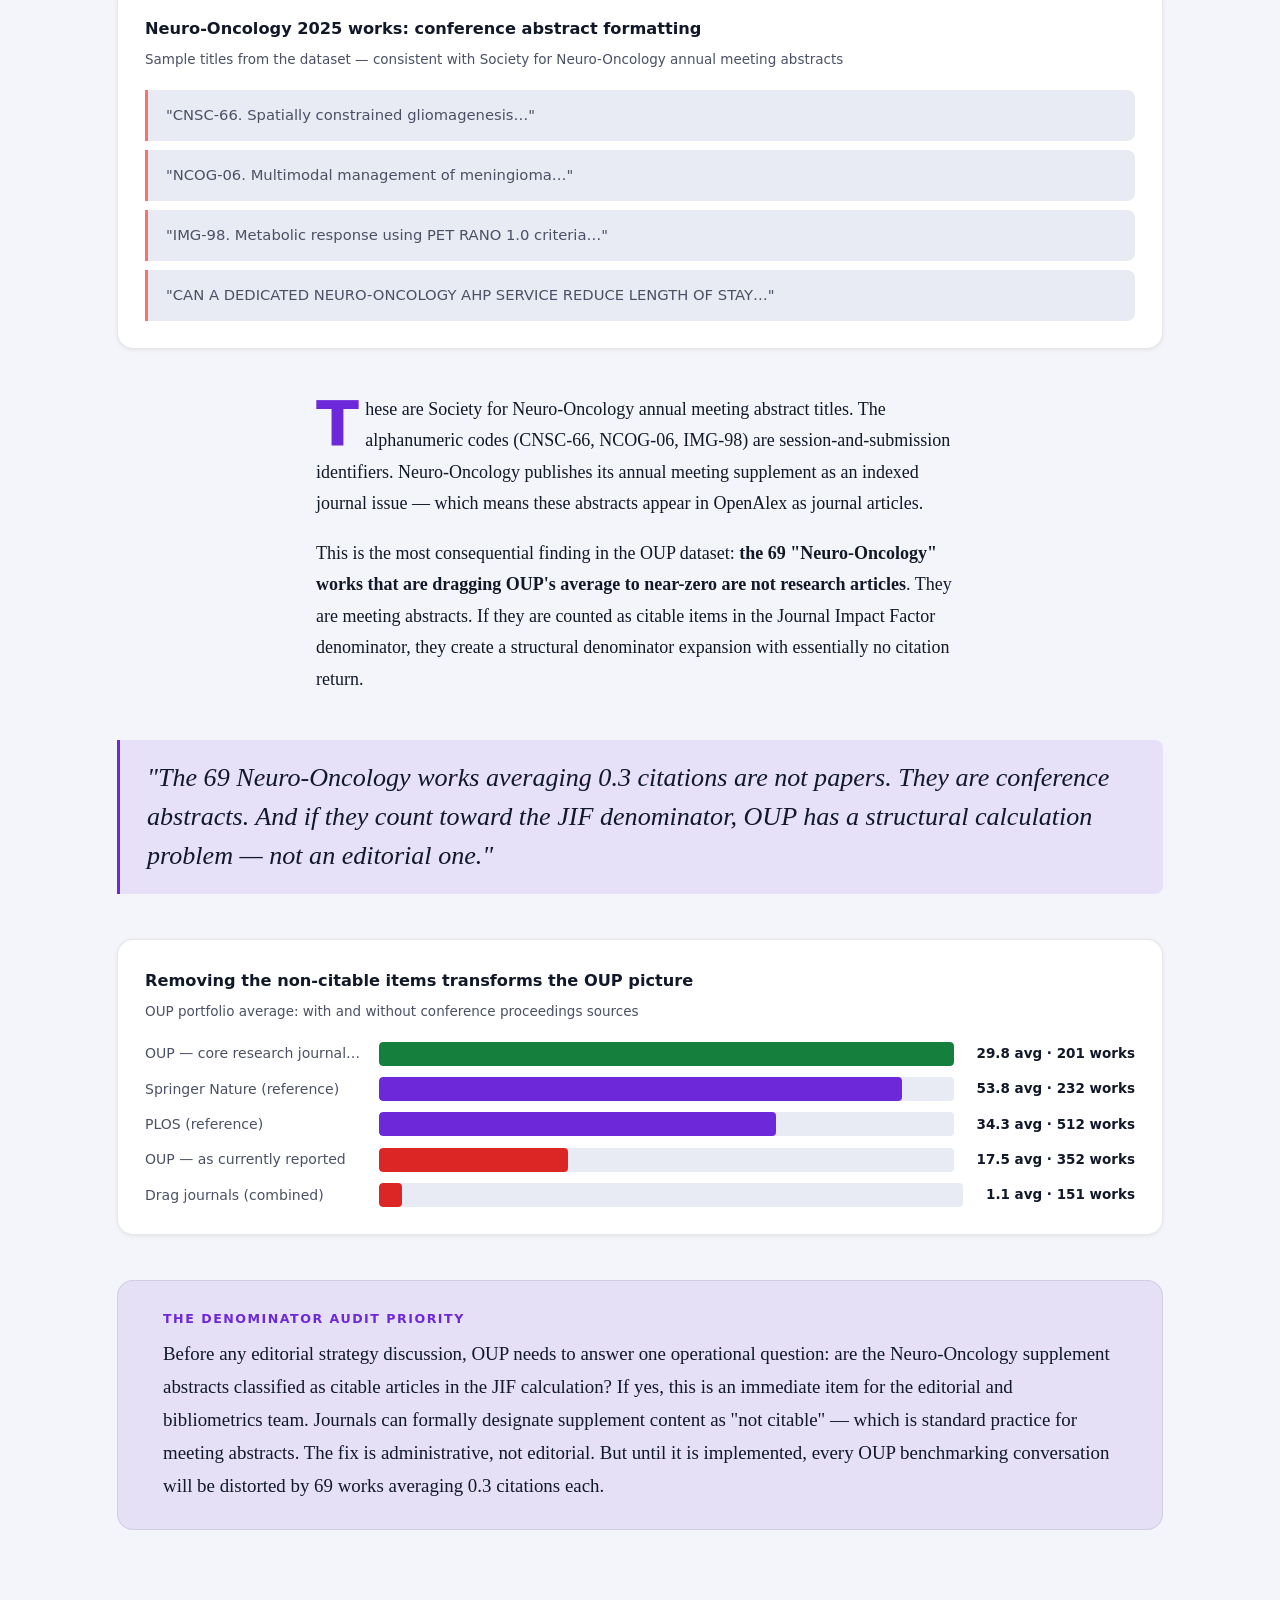
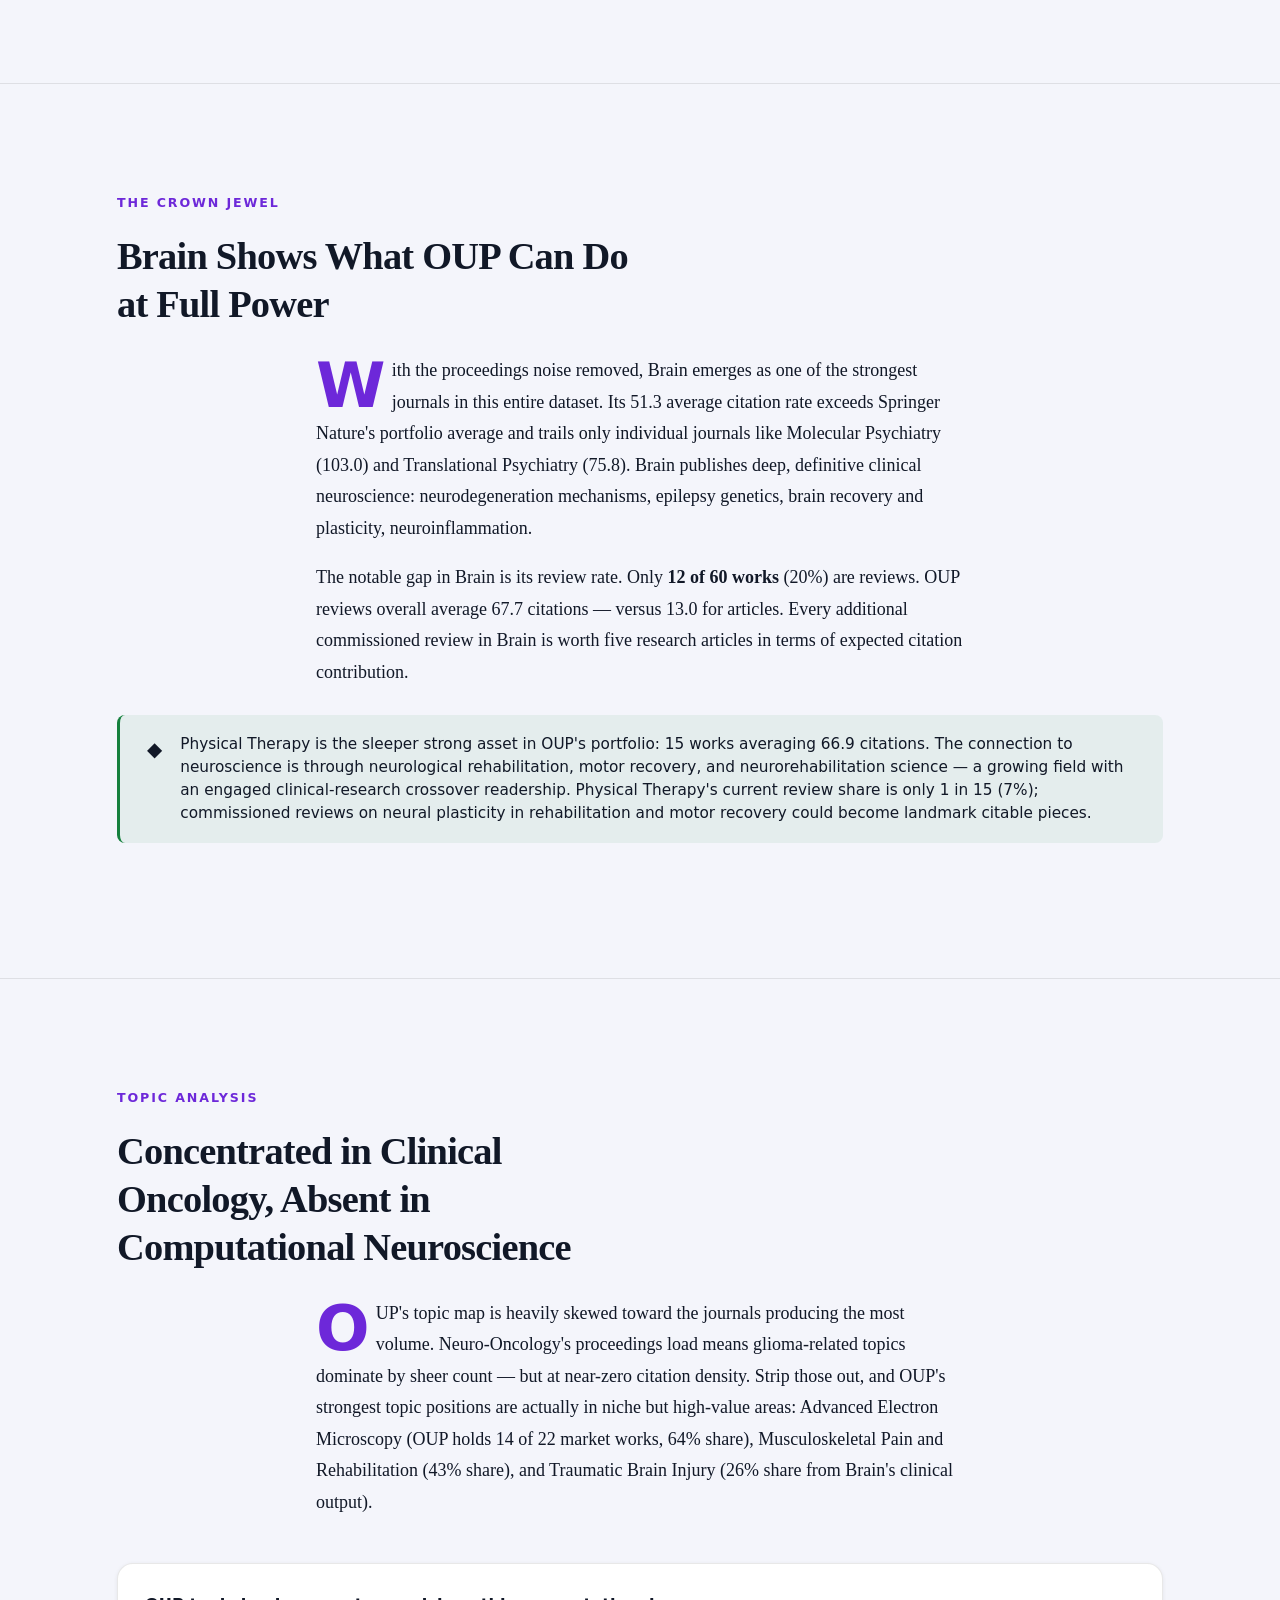
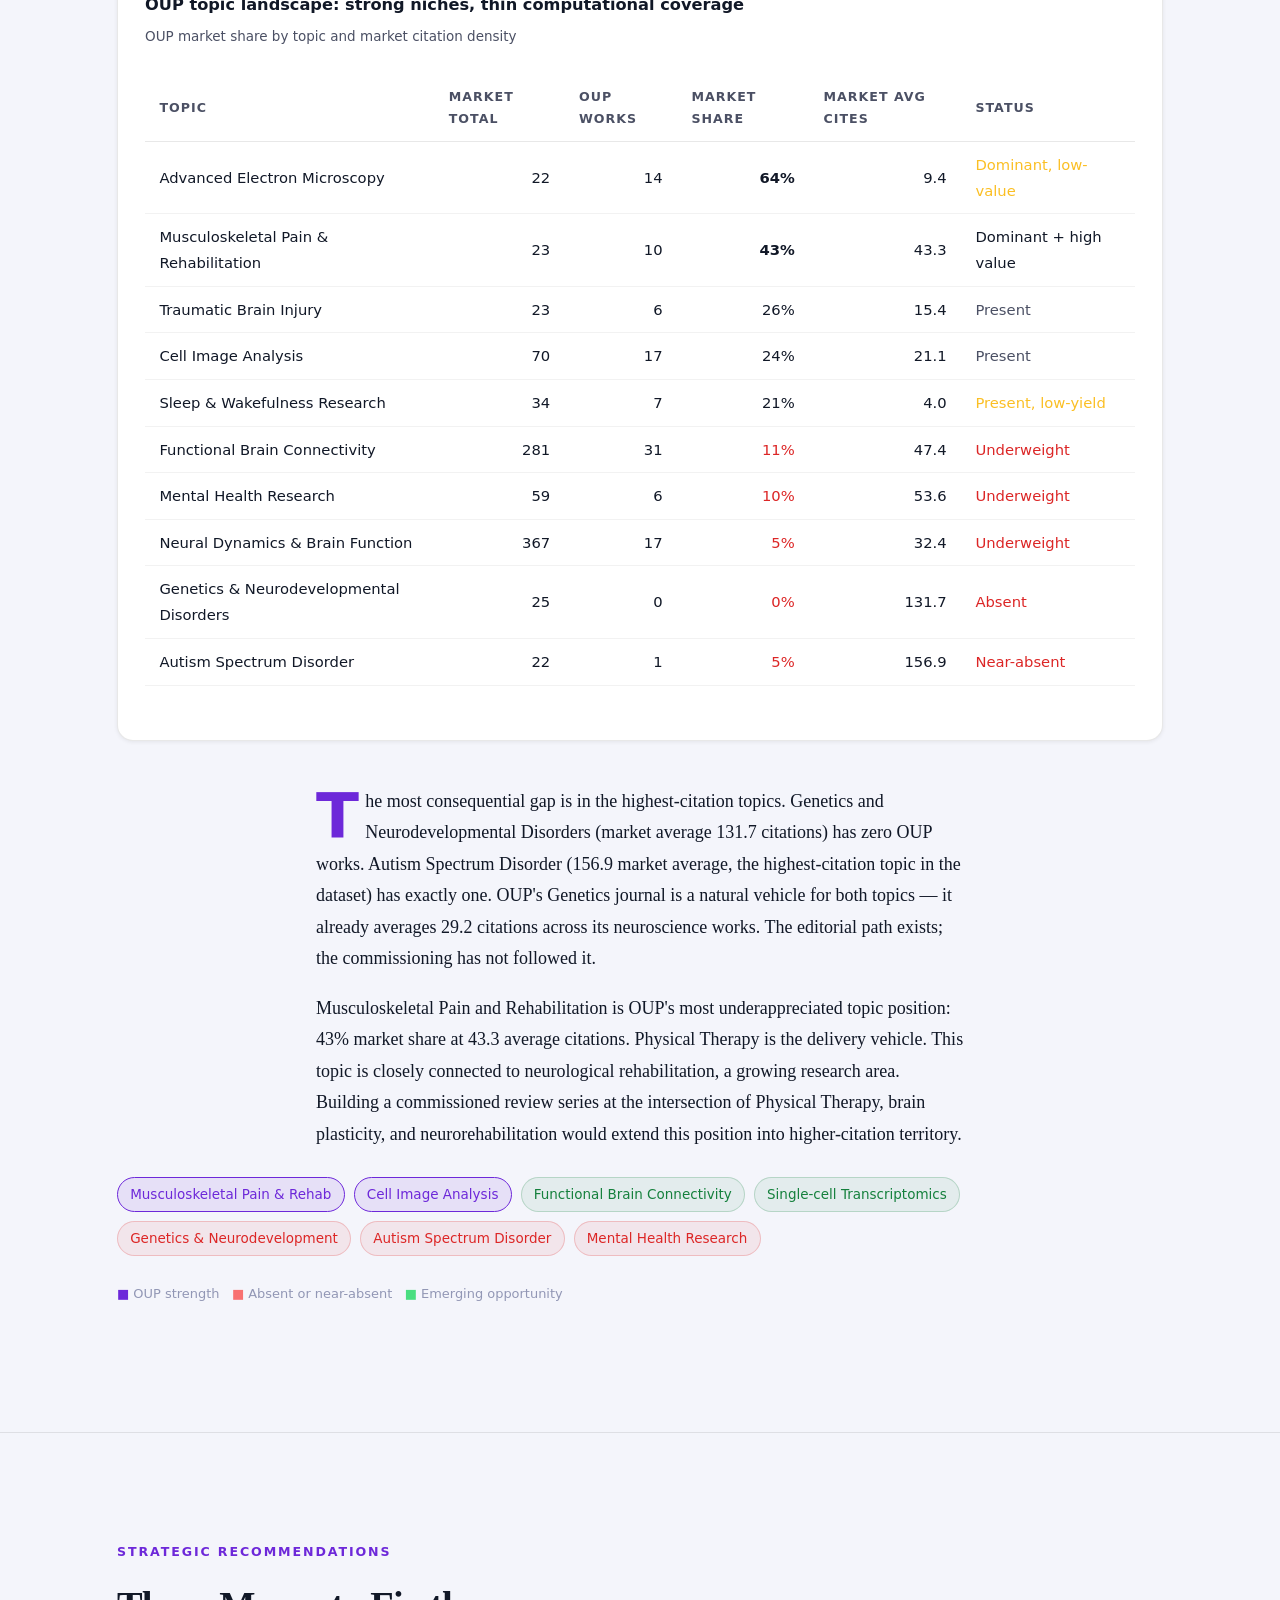
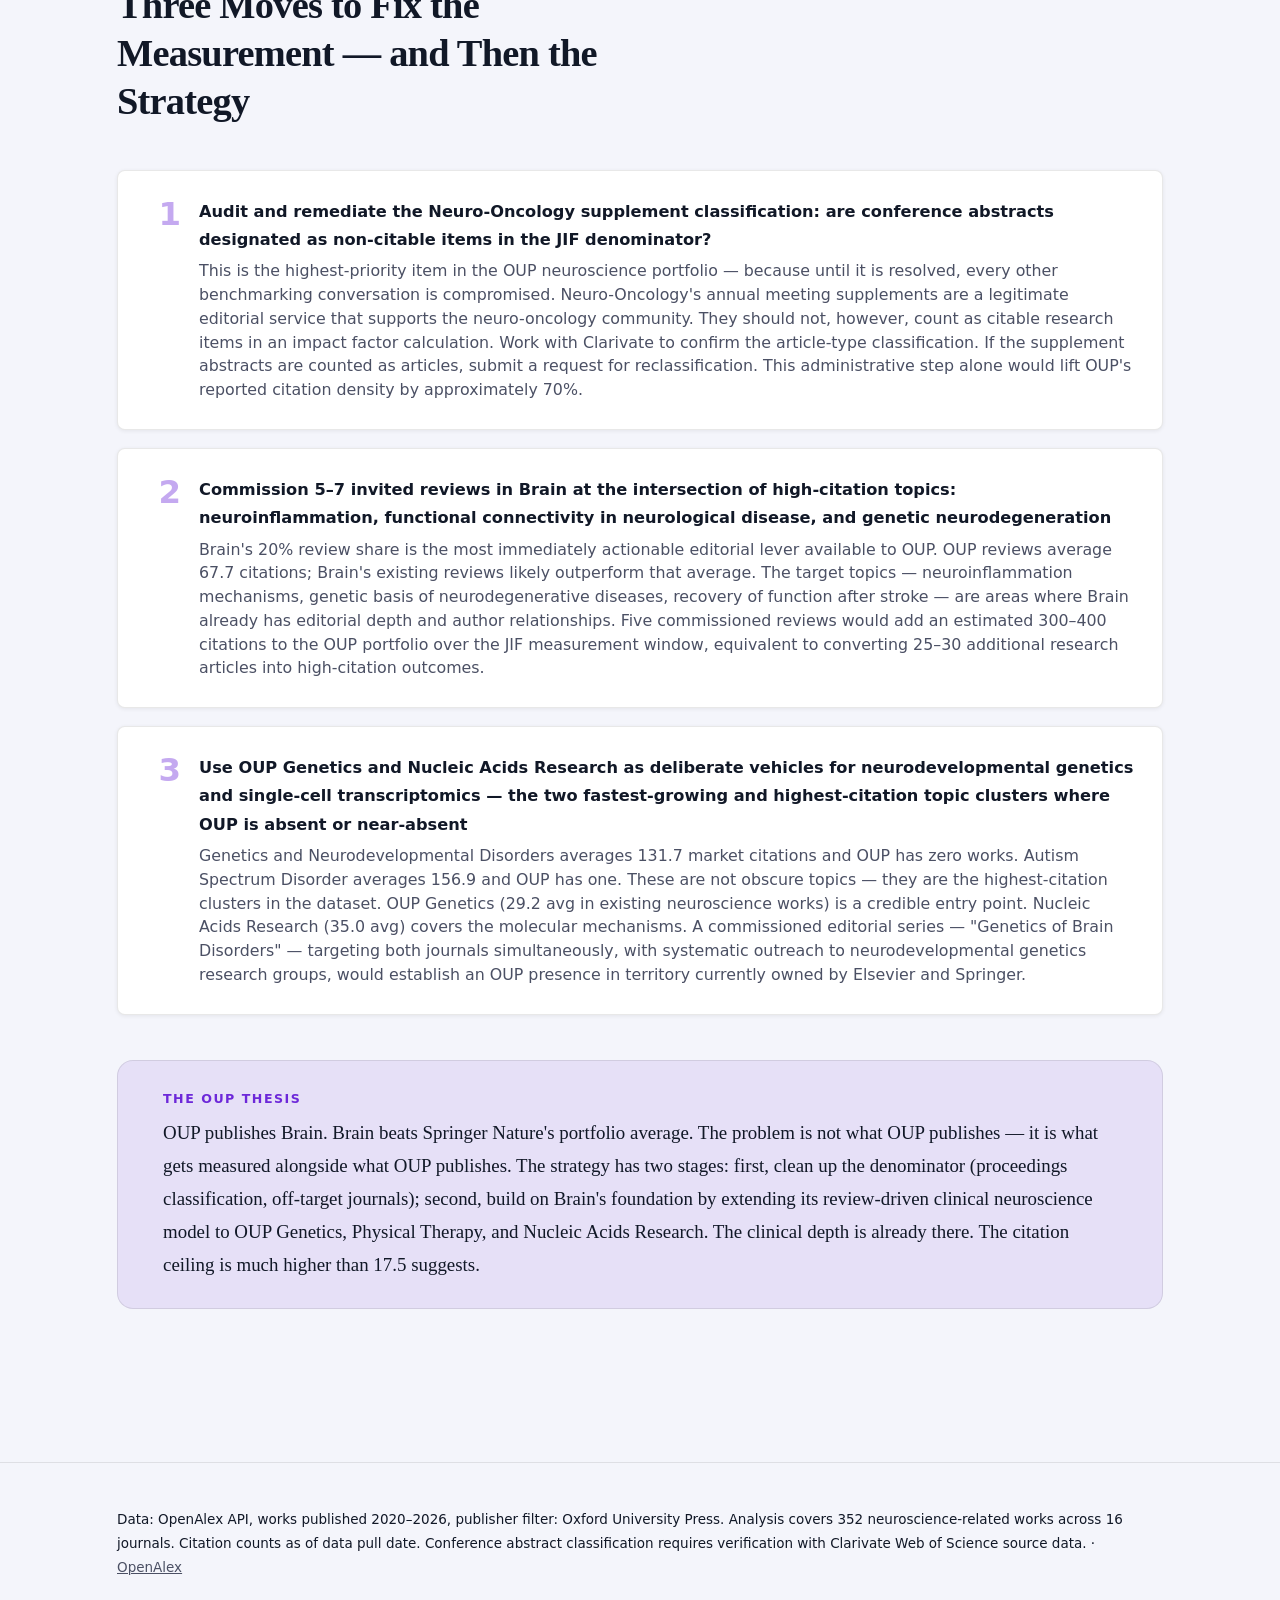
==== commit 9e1b634e: "Add home page" ====
--- a/docs/neuroscience-oup-2026-05.html
+++ b/docs/neuroscience-oup-2026-05.html
@@ -4,19 +4,25 @@
 <meta charset="UTF-8">
 <meta name="viewport" content="width=device-width, initial-scale=1.0">
 <title>Oxford University Press · Neuroscience Impact Report · May 2026</title>
+<script>document.documentElement.dataset.theme=localStorage.getItem("ii-theme")||(matchMedia("(prefers-color-scheme:dark)").matches?"dark":"light")</script>
 <link rel="stylesheet" href="style.css">
+<script src="theme.js" defer></script>
+
 <style>
   :root {
     --accent: #a78bfa;
     --accent-muted: rgba(167,139,250,0.08);
     --accent-glow: rgba(167,139,250,0.2);
+    --accent-light: #6d28d9;
+    --accent-muted-light: rgba(109,40,217,0.1);
+    --accent-glow-light: rgba(109,40,217,0.12);
   }
 </style>
 </head>
 <body>
 
 <nav class="nav">
-  <a class="nav-brand" href="#">Impact Intelligence</a>
+  <a class="nav-brand" href="index.html">Impact Intelligence</a>
   <ul class="nav-links">
     <li><a href="#position">Position</a></li>
     <li><a href="#neuro-onc">The Proceedings Problem</a></li>
--- a/docs/style.css
+++ b/docs/style.css
@@ -230,7 +230,7 @@
   margin-bottom: var(--space-sm);
   color: var(--color-text);
 }
-p:first-of-type::first-letter {
+.prose p:first-of-type::first-letter {
   font-size: 3.5em;
   font-weight: 700;
   float: left;
@@ -574,3 +574,157 @@
   .bar-label { width: 120px; font-size: 0.72rem; }
   .nav-links { display: none; }
 }
+
+/* ── Theme Toggle Button ── */
+.theme-toggle {
+  background: none;
+  border: 1px solid var(--color-border);
+  border-radius: var(--radius);
+  color: var(--color-text-muted);
+  cursor: pointer;
+  padding: 0.38rem 0.48rem;
+  display: flex;
+  align-items: center;
+  justify-content: center;
+  flex-shrink: 0;
+  transition: color 0.2s, border-color 0.2s, background 0.2s;
+  line-height: 1;
+}
+.theme-toggle:hover {
+  color: var(--accent);
+  border-color: var(--accent);
+  background: var(--accent-muted);
+}
+
+/* ── Smooth theme transitions ── */
+body,
+.nav,
+.hero,
+.stat-card,
+.chart-wrap,
+.action-item,
+.insight-box,
+.callout,
+.data-table th,
+.data-table td,
+.topic-bubble,
+.topic-bubble .tip,
+.bar-track,
+.bar-fill,
+.pull-quote {
+  transition: background-color 0.25s ease, border-color 0.25s ease, box-shadow 0.25s ease;
+}
+p, strong, h1, h2, h3, h4,
+.stat-value, .stat-label, .stat-delta,
+.bar-value, .bar-label,
+.chart-headline, .chart-subline,
+.section-title, .section-label,
+.hero-title, .hero-deck, .hero-meta,
+.nav-brand, .nav-links a,
+.pull-quote, .insight-box-title,
+.action-text strong, .action-text p,
+.report-footer, .report-footer a {
+  transition: color 0.25s ease;
+}
+/* Suppress transitions while the page first loads (prevents flash) */
+.no-transition * { transition: none !important; }
+
+/* ══════════════════════════════════════════════════
+   LIGHT MODE
+   ══════════════════════════════════════════════════ */
+html[data-theme="light"] {
+  /* Base palette */
+  --color-bg: #f4f5fb;
+  --color-surface: #ffffff;
+  --color-surface-2: #e8eaf4;
+  --color-border: rgba(0,0,0,0.09);
+  --color-text: #111827;
+  --color-text-muted: #4b5064;
+  --color-text-dim: #9297b5;
+
+  /* Accent — picks up per-page --accent-light variable */
+  --accent: var(--accent-light, #3b5fd4);
+  --accent-muted: var(--accent-muted-light, rgba(59,95,212,0.1));
+  --accent-glow: var(--accent-glow-light, rgba(59,95,212,0.12));
+}
+
+/* Nav */
+html[data-theme="light"] .nav {
+  background: rgba(244,245,251,0.94);
+}
+
+/* Text elements that use hard-coded #fff */
+html[data-theme="light"] .hero-title,
+html[data-theme="light"] .section-title,
+html[data-theme="light"] .stat-value,
+html[data-theme="light"] .chart-headline,
+html[data-theme="light"] .pull-quote,
+html[data-theme="light"] strong,
+html[data-theme="light"] .bar-value {
+  color: var(--color-text);
+}
+
+/* Table rows */
+html[data-theme="light"] .data-table td {
+  border-bottom-color: rgba(0,0,0,0.05);
+}
+html[data-theme="light"] .data-table .highlight td {
+  color: var(--color-text);
+}
+
+/* Semantic colours — darker for legibility on light bg */
+html[data-theme="light"] .stat-delta.up   { color: #15803d; }
+html[data-theme="light"] .stat-delta.down { color: #dc2626; }
+html[data-theme="light"] .stat-delta.warn { color: #b45309; }
+html[data-theme="light"] .data-table .warn-cell { color: #dc2626; }
+html[data-theme="light"] .data-table .good-cell { color: #15803d; }
+
+/* Bar fills — dark enough to read text against a light track */
+html[data-theme="light"] .bar-fill.good { background: #15803d; }
+html[data-theme="light"] .bar-fill.warn { background: #dc2626; }
+html[data-theme="light"] .bar-fill.dim  {
+  background: #e2e4f0;
+  border-color: rgba(0,0,0,0.1);
+}
+
+/* Topic bubbles */
+html[data-theme="light"] .topic-bubble.missing {
+  background: rgba(220,38,38,0.07);
+  border-color: rgba(220,38,38,0.22);
+  color: #dc2626;
+}
+html[data-theme="light"] .topic-bubble.opportunity {
+  background: rgba(21,128,61,0.07);
+  border-color: rgba(21,128,61,0.22);
+  color: #15803d;
+}
+html[data-theme="light"] .topic-bubble .tip {
+  background: #ffffff;
+  color: var(--color-text);
+  box-shadow: 0 4px 16px rgba(0,0,0,0.12);
+}
+
+/* Insight box border */
+html[data-theme="light"] .insight-box {
+  border-color: var(--color-border);
+}
+
+/* Subtle card depth on light bg */
+html[data-theme="light"] .stat-card,
+html[data-theme="light"] .chart-wrap,
+html[data-theme="light"] .action-item {
+  box-shadow: 0 1px 4px rgba(0,0,0,0.07);
+}
+
+/* Tooltip shadows */
+html[data-theme="light"] .has-tip:hover .tip {
+  box-shadow: 0 4px 16px rgba(0,0,0,0.12);
+}
+
+/* Callouts — slightly increased contrast on light */
+html[data-theme="light"] .callout.warn    { background: rgba(180,83,9,0.07); }
+html[data-theme="light"] .callout.danger  { background: rgba(220,38,38,0.07); }
+html[data-theme="light"] .callout.success { background: rgba(21,128,61,0.07); }
+html[data-theme="light"] .callout.warn    { border-left-color: #b45309; }
+html[data-theme="light"] .callout.danger  { border-left-color: #dc2626; }
+html[data-theme="light"] .callout.success { border-left-color: #15803d; }
